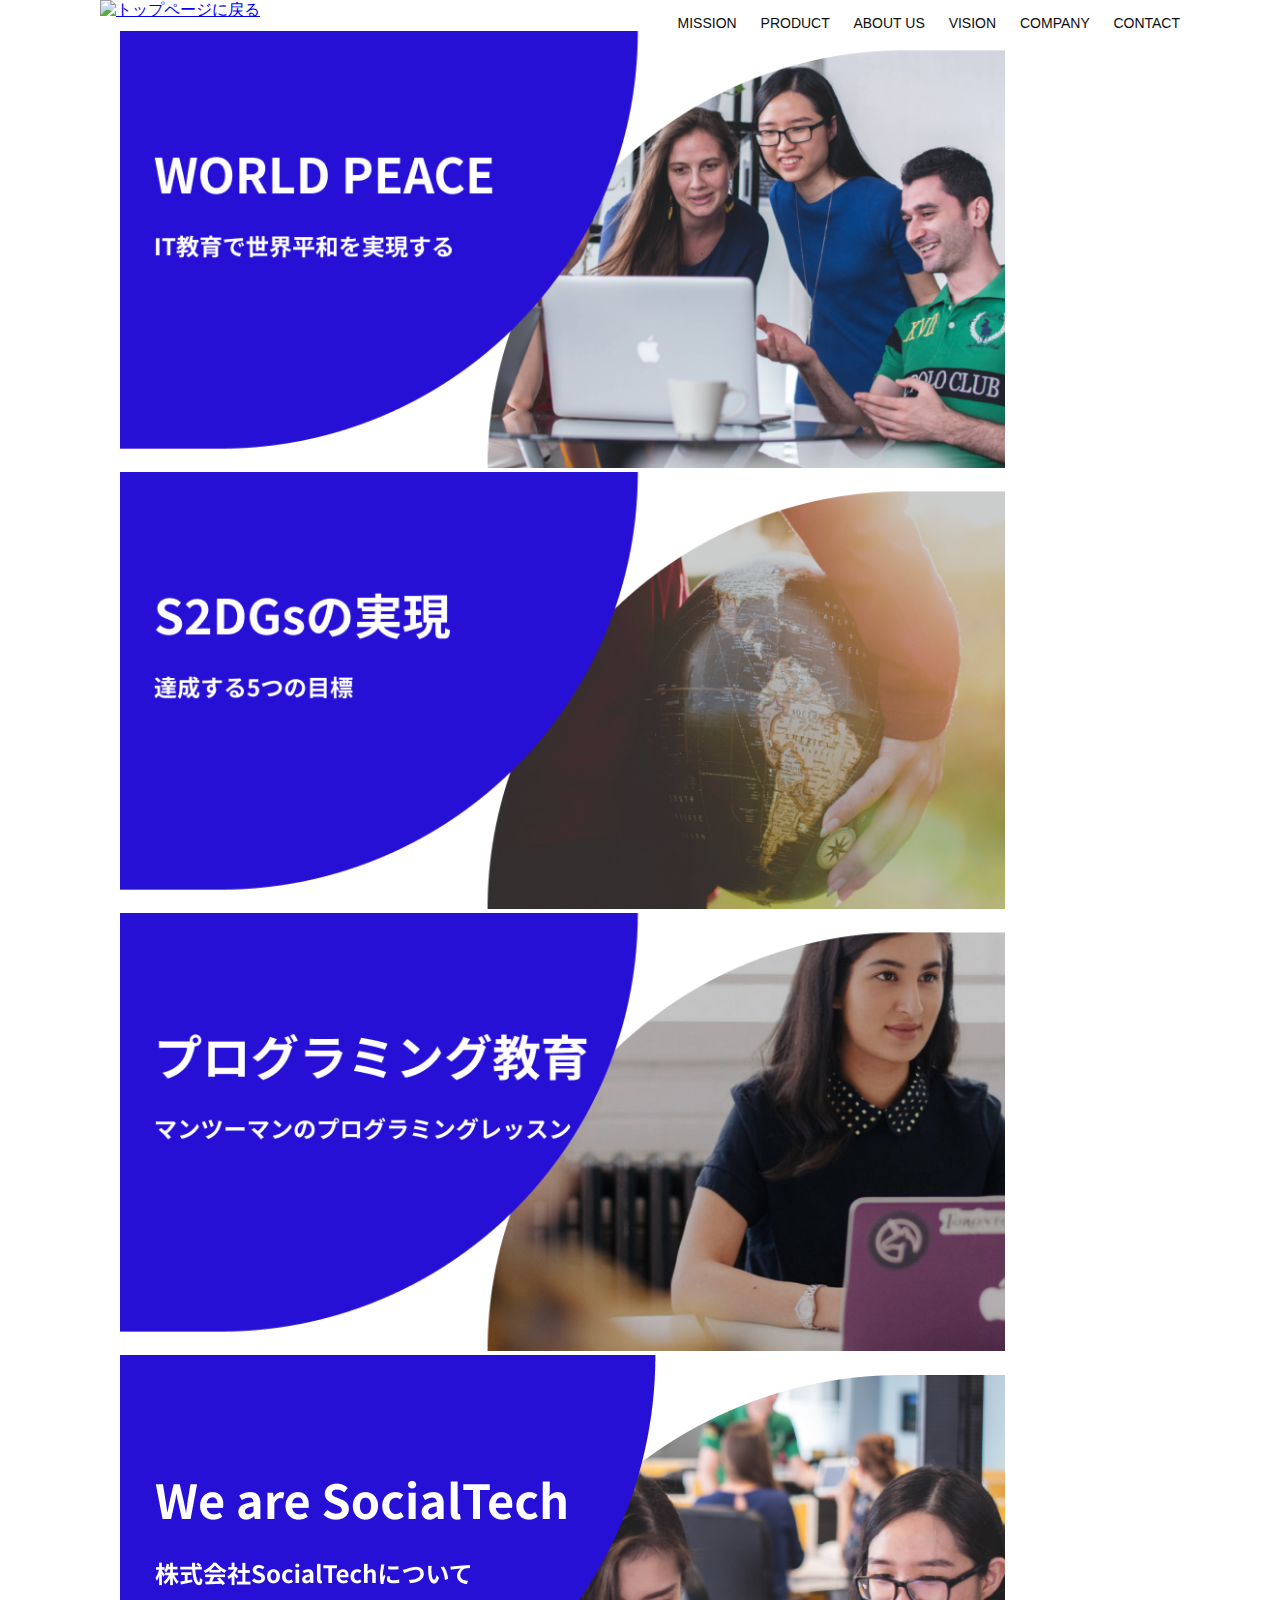
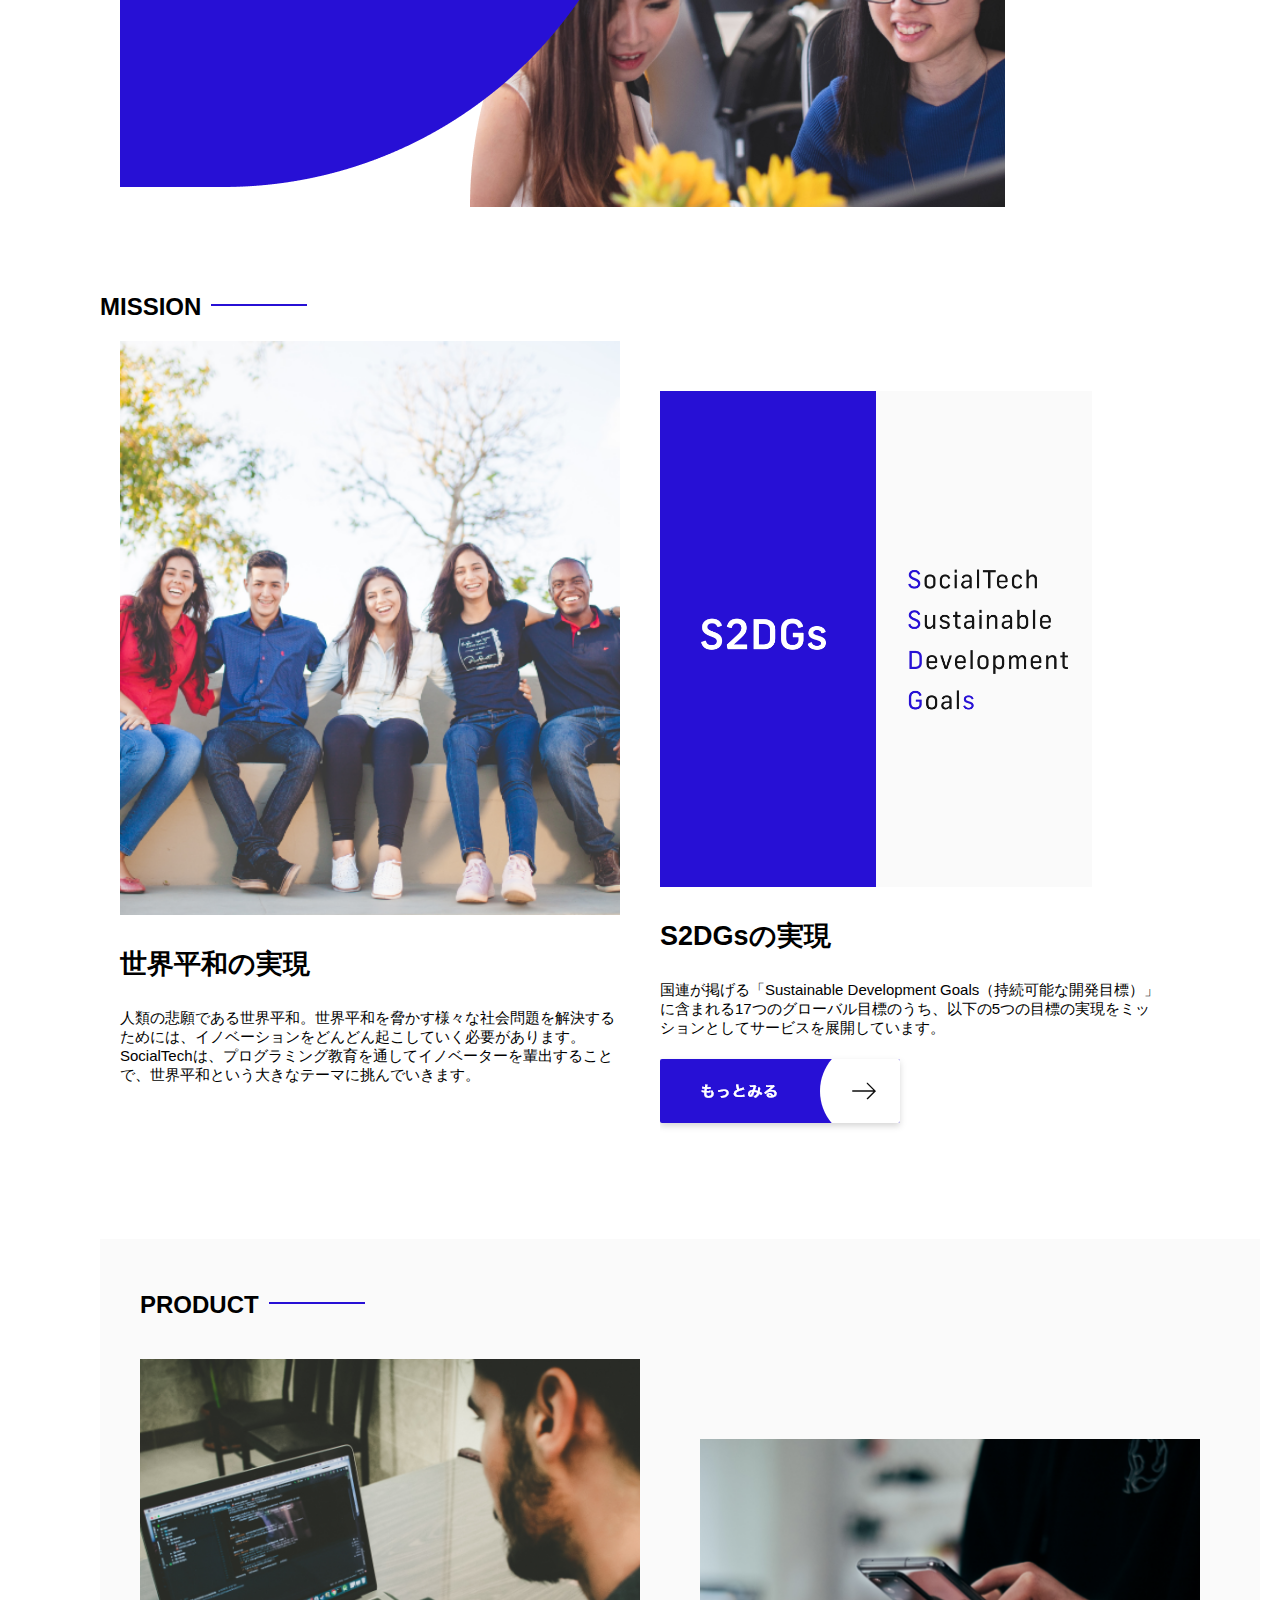
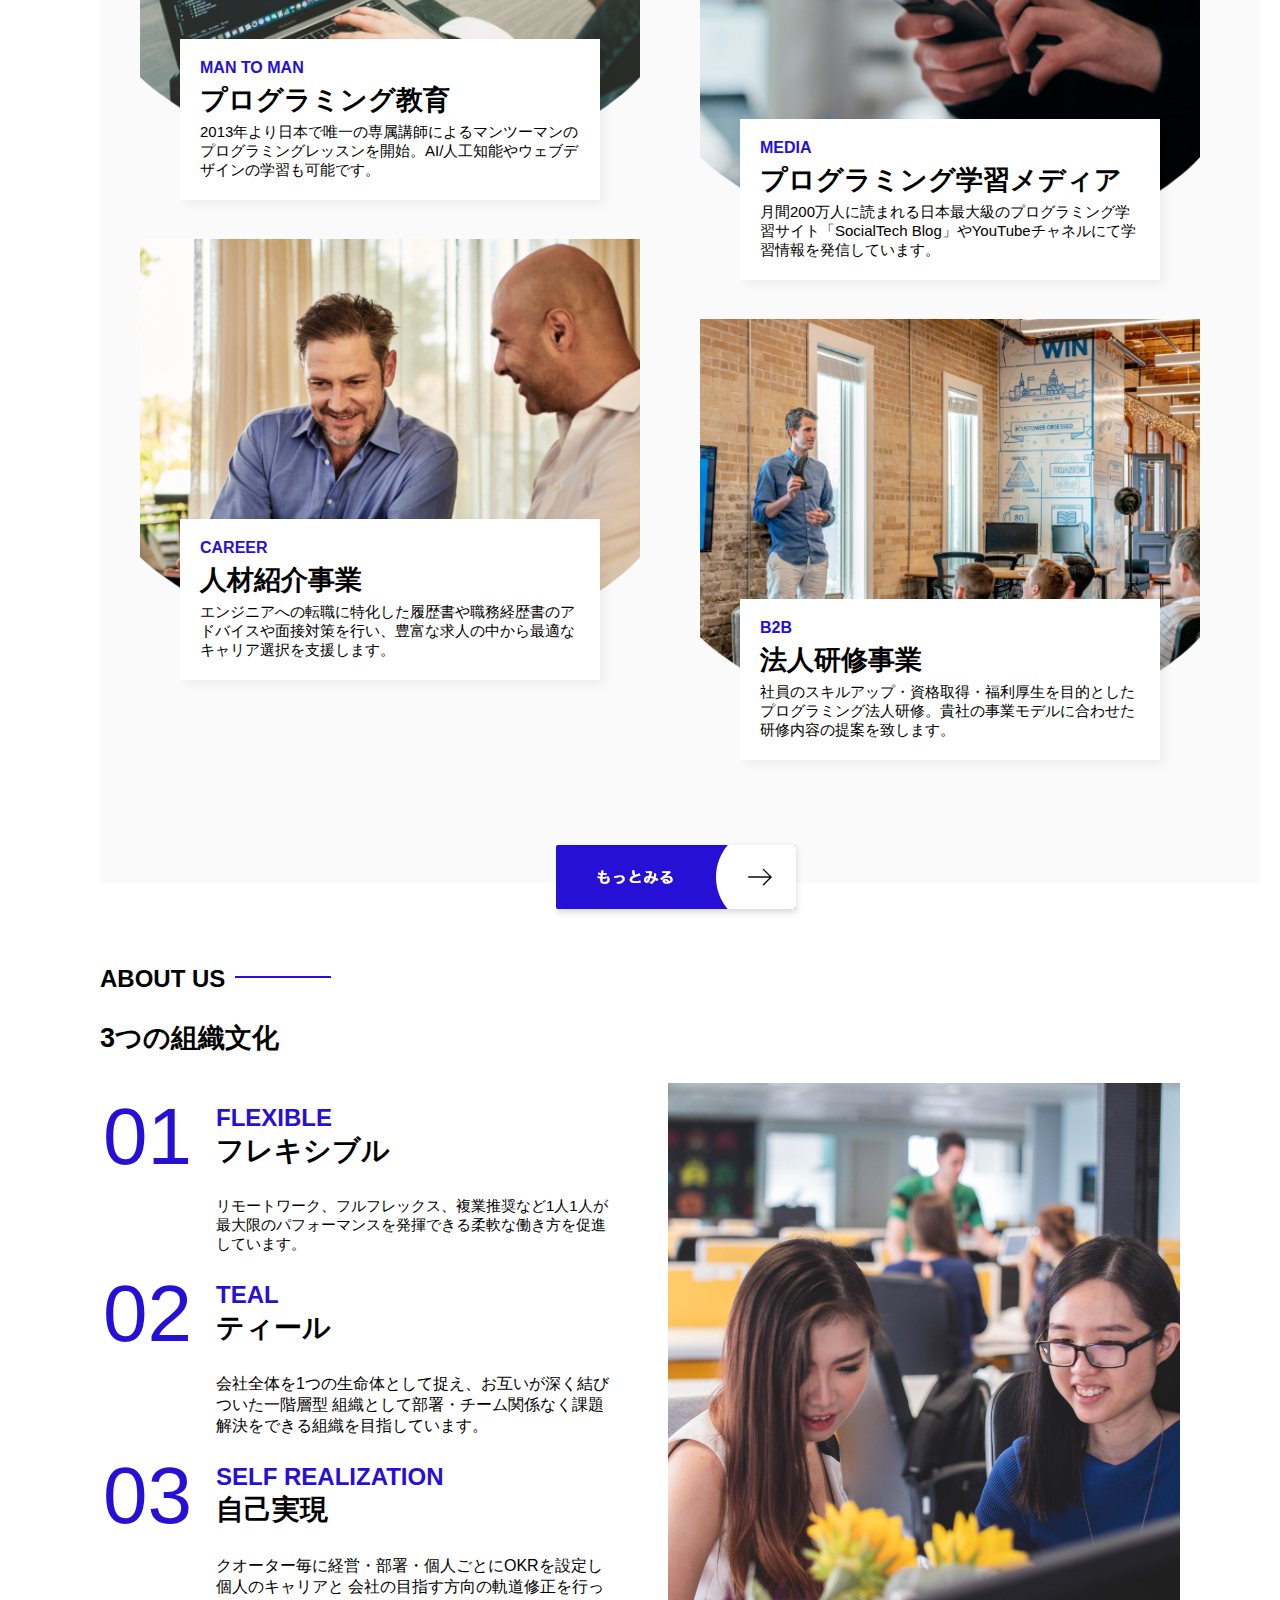
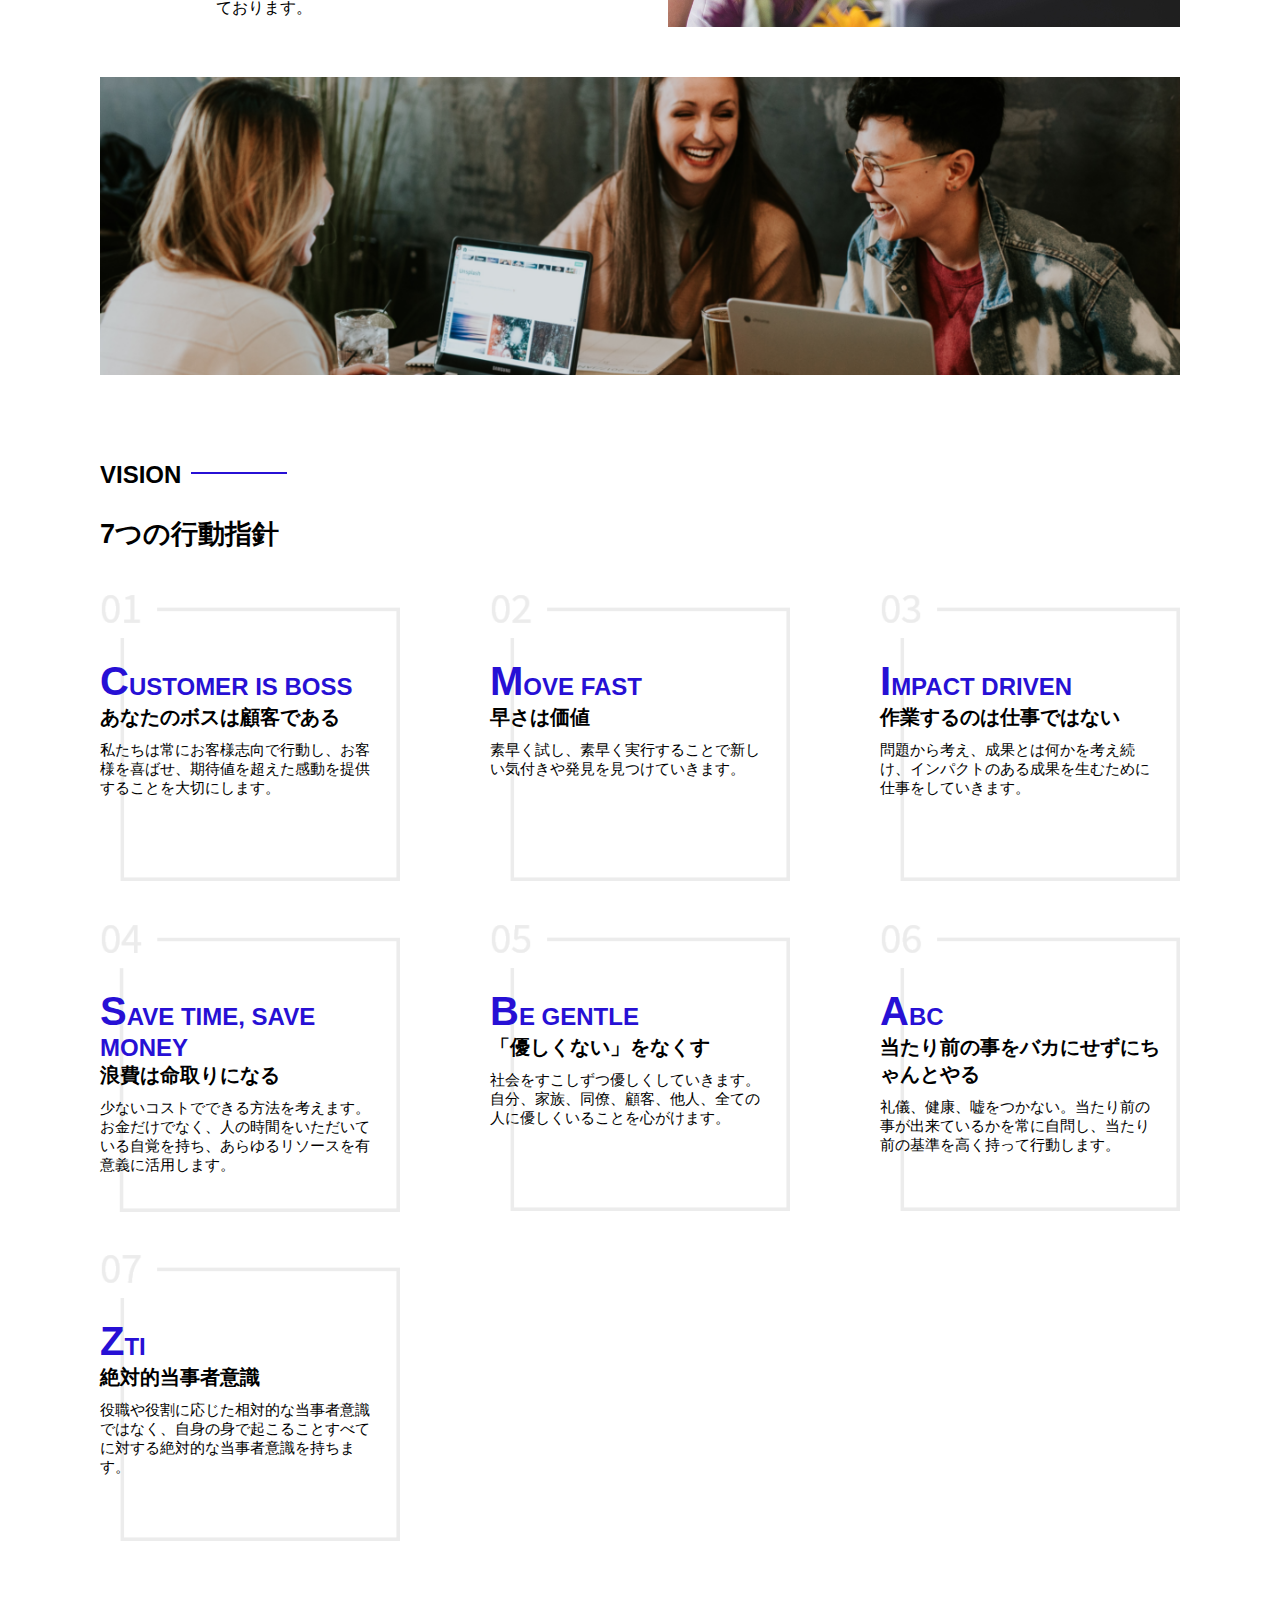
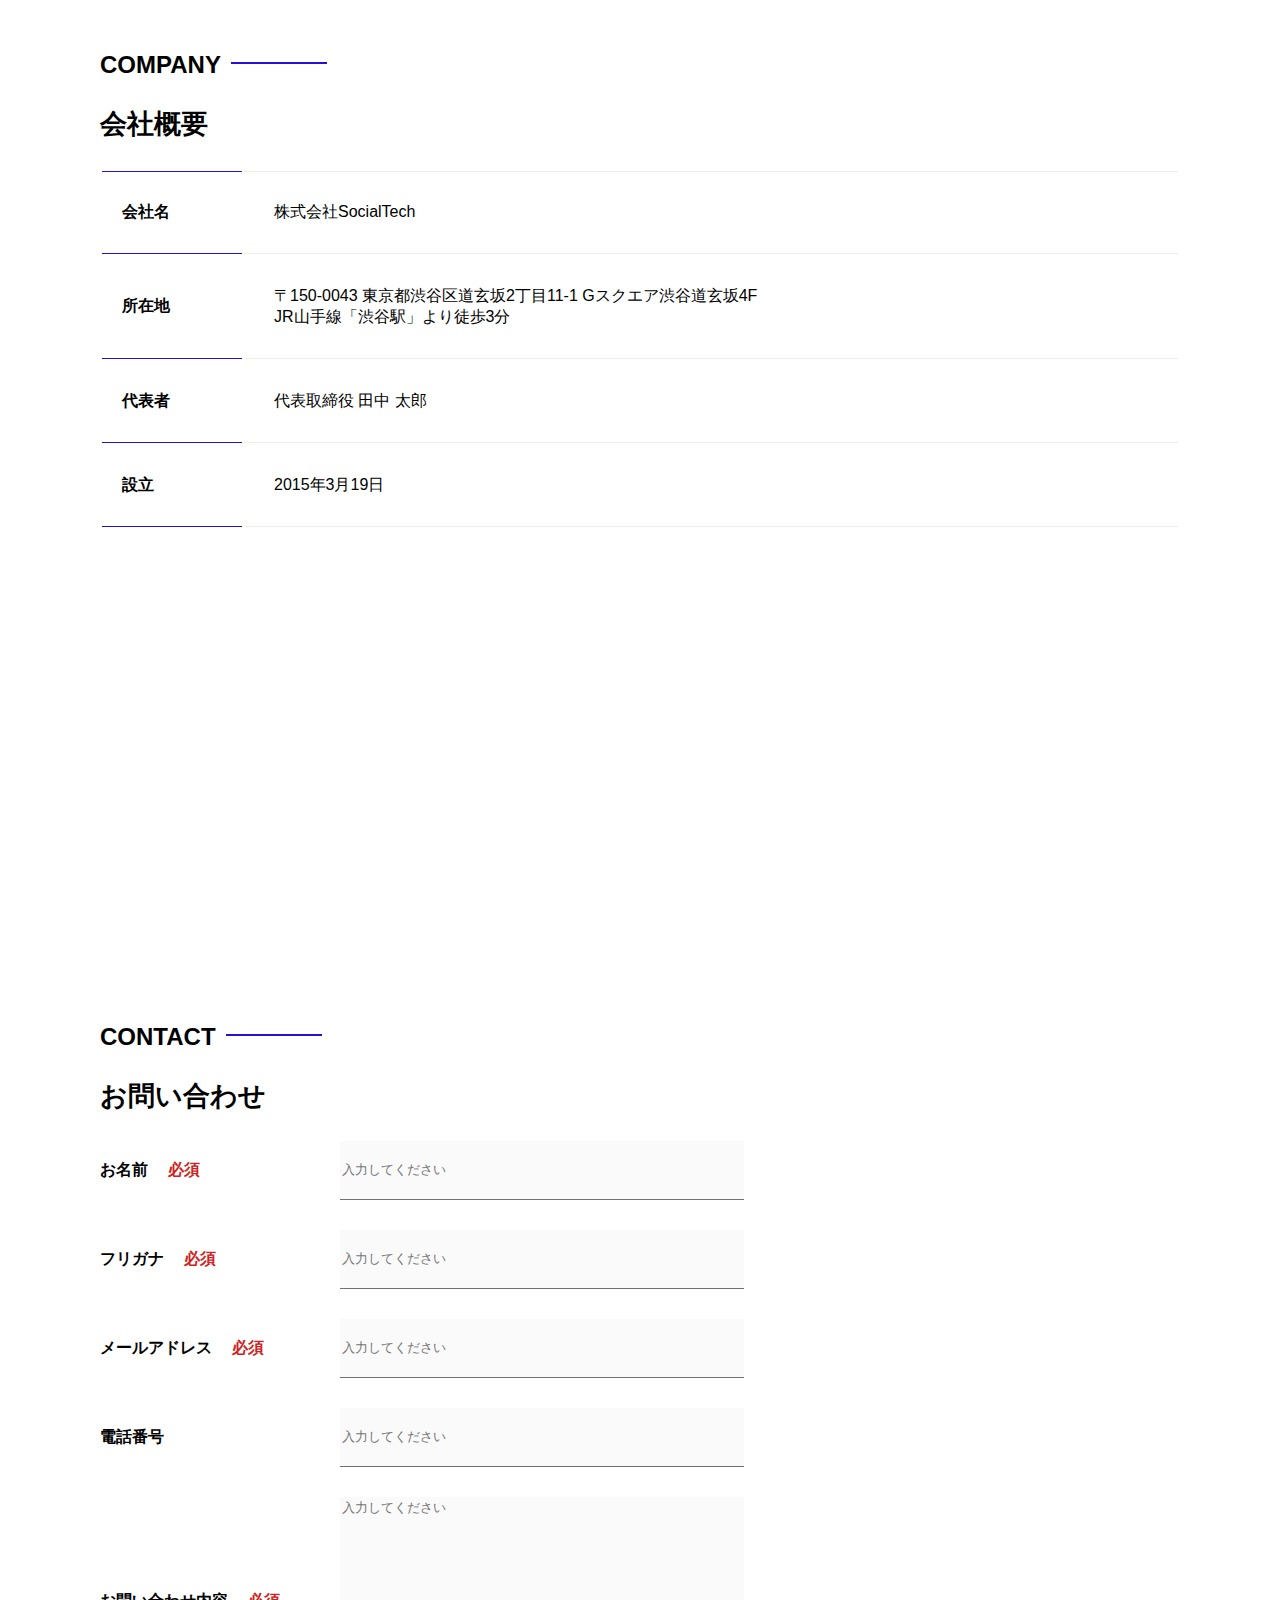
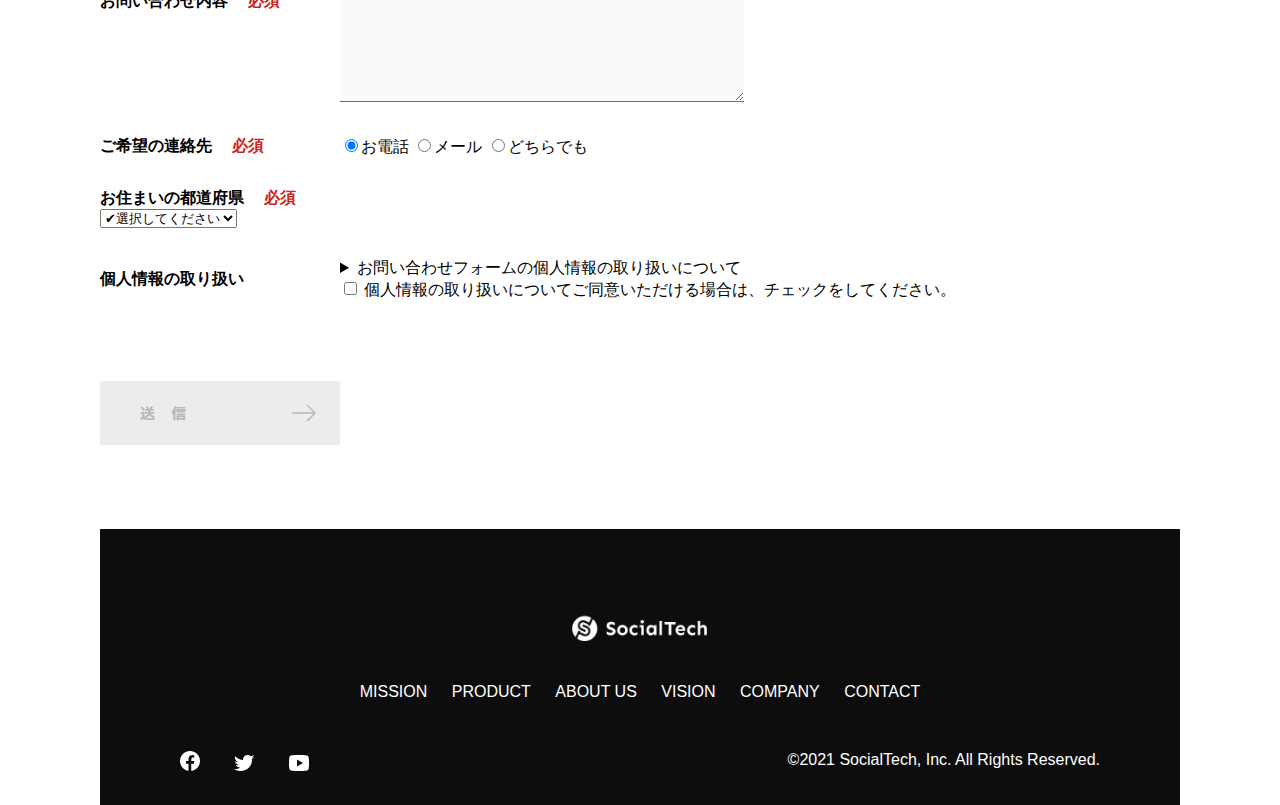
==== kadai_010/index.html @ 14e8d1c2 "kadai_010提出" ====
<!DOCTYPE html>
<html>

<head>
    <title>SocialTech</title>
    <meta charset="utf-8">
    <meta description="SocialTechはEdTech業界のリーディングカンパニーを目指します。">
    <meta name="viewport" content="width=device-width, initial-scale=1.0">
    <link rel="stylesheet" href="style.css">

    <!-- slickの読み込み -->
   <link rel="stylesheet" type="text/css" href="https://cdn.jsdelivr.net/npm/slick-carousel@1.8.1/slick/slick-theme.css">
   <link rel="stylesheet" type="text/css" href="https://cdn.jsdelivr.net/npm/slick-carousel@1.8.1/slick/slick.css">
</head>

<body>
    <!-- ヘッダー -->
    <header>
        <!-- ロゴ -->
        <a href="index.html" id="logo"><img src="images/logo.png" alt="トップページに戻る"></a>

        <!-- PC用ナビゲーション -->
        <nav id="nav-pc">
            <a href="mission.html">MISSION</a>
            <a href="product.html">PRODUCT</a>
            <a href="index.html#aboutus">ABOUT US</a>
            <a href="index.html#vision">VISION</a>
            <a href="index.html#company">COMPANY</a>
            <a href="index.html#contact">CONTACT</a>
        </nav>

        <!-- スマホ用メニューボタン -->
        <img id="menu-sp" src="images/button-menu.png" alt="ナビゲーションを開く"
            onclick="document.getElementById('nav-sp').style.display = 'block'">

        <!-- スマホ用ナビゲーション -->
        <nav id="nav-sp">
            <img id="close" src="images/button-close.png" alt="ナビゲーションを閉じる"
                onclick="document.getElementById('nav-sp').style.display = 'none'">
            <a id="logo-sp" href="index.html" onclick="document.getElementById('nav-sp').style.display = 'none'"><img
                    src="images/logo-sp.png" alt="トップページに戻る"></a>
            <a class="menu" href="mission.html"
                onclick="document.getElementById('nav-sp').style.display = 'none'">MISSION</a>
            <a class="menu" href="product.html"
                onclick="document.getElementById('nav-sp').style.display = 'none'">PRODUCT</a>
            <a class="menu" href="index.html#aboutus"
                onclick="document.getElementById('nav-sp').style.display = 'none'">ABOUT US</a>
            <a class="menu" href="index.html#vision"
                onclick="document.getElementById('nav-sp').style.display = 'none'">VISION</a>
            <a class="menu" href="index.html#company"
                onclick="document.getElementById('nav-sp').style.display = 'none'">COMPANY</a>
            <a class="menu" href="index.html#contact"
                onclick="document.getElementById('nav-sp').style.display = 'none'">CONTACT</a>
            <div id="sns">
                <a href="https://www.facebook.com/sejuku2013"><img src="images/button-facebook.png"
                        alt="Facebookのリンク"></a>
                <a href="https://twitter.com/samuraijuku"><img src="images/button-twitter.png" alt="Twitterのリンク"></a>
                <a href="https://www.youtube.com/channel/UCCFOQO5aDK0xXam4cUQXT8g"><img src="images/button-youtube.png"
                        alt="YouTubeのリンク"></a>
            </div>
        </nav>
    </header>
    <main>
        <article>
             <!-- カルーセル -->
          <section id="carousel-section">
           <div class="carousel">
            <div>
              <a href="index.html">
              <img class="carouselImg" src="images/carousel1.png">
              </a>
            </div>
            <div>
              <a href="mission.html">
              <img class="carouselImg" src="images/carousel2.png">
              </a>
            </div>
            <div>
              <a href="product.html">
              <img class="carouselImg" src="images/carousel3.png">
              </a>
            </div>
            <!--課題「画像の追加」-->
            <div>
              <a href="index.html#company"> 
              <img class="carouselImg" src="images/carousel4.png">
              </a>
           </div>
          </div>
         </section>

            <section id="mission">
                <h2 class="index-h2">MISSION</h2>
                <div id="mission-flex">
                    <div>
                        <img id="mission-photo" src="images/index/index-mission.png" alt="屋外のベンチで写真を撮影する多国籍の仲間たち">
                        <h3>世界平和の実現</h3>
                        <p>
                            人類の悲願である世界平和。世界平和を脅かす様々な社会問題を解決するためには、イノベーションをどんどん起こしていく必要があります。SocialTechは、プログラミング教育を通してイノベーターを輩出することで、世界平和という大きなテーマに挑んでいきます。
                        </p>
                    </div>
                    <div>
                        <img id="s2dgs" src="images/index/s2dgs.png" alt="S2DGs">
                        <h3>S2DGsの実現</h3>
                        <p>国連が掲げる「Sustainable Development
                            Goals（持続可能な開発目標）」に含まれる17つのグローバル目標のうち、以下の5つの目標の実現をミッションとしてサービスを展開しています。</p>
                        <a href="mission.html">
                            <img class="button-more" src="images/button-more.png" alt="もっとみる">
                        </a>
                    </div>
                </div>
            </section>
            <!-- プロダクト -->
            <section id="product">
                <h2 class="index-h2">PRODUCT</h2>
                <div>
                    <div id="product-left">
                        <div>
                            <img class="product-photo" src="images/index/index-mantoman.png" alt="PCでコードを書く男性">
                            <div class="product-explain">
                                <span>MAN TO MAN</span>
                                <h3>プログラミング教育</h3>
                                <p>2013年より日本で唯一の専属講師によるマンツーマンのプログラミングレッスンを開始。AI/人工知能やウェブデザインの学習も可能です。</p>
                            </div>
                        </div>
                        <div>
                            <img class="product-photo" src="images/index/index-career.png" alt="笑顔で話し合う2人の男性">
                            <div class="product-explain">
                                <span>CAREER</span>
                                <h3>人材紹介事業</h3>
                                <p>エンジニアへの転職に特化した履歴書や職務経歴書のアドバイスや面接対策を行い、豊富な求人の中から最適なキャリア選択を支援します。</p>
                            </div>
                        </div>
                    </div>
                    <div id="product-right">
                        <div>
                            <img class="product-photo" src="images/index/index-media.png" alt="スマートフォンを操作する人">
                            <div class="product-explain">
                                <span>MEDIA</span>
                                <h3>プログラミング学習メディア</h3>
                                <p>月間200万人に読まれる日本最大級のプログラミング学習サイト「SocialTech
                                    Blog」やYouTubeチャネルにて学習情報を発信しています。</p>
                            </div>
                        </div>
                        <div>
                            <img class="product-photo" src="images/index/index-b2b.png" alt="講演中の男性とそれを聴く人々">
                            <div class="product-explain">
                                <span>B2B</span>
                                <h3>法人研修事業</h3>
                                <p>社員のスキルアップ・資格取得・福利厚生を目的としたプログラミング法人研修。貴社の事業モデルに合わせた研修内容の提案を致します。</p>
                            </div>
                        </div>
                    </div>
                </div>
                <div>
                    <a id="product-more" href="product.html">
                        <img class="button-more" src="images/button-more.png" alt="もっとみる">
                    </a>
                </div>
            </section>
            <!-- ABOUT US -->
            <section id="aboutus">
                <h2 class="index-h2">ABOUT US</h2>
                <h3>3つの組織文化</h3>
                <div>
                    <table class="culture-table">
                        <tr>
                            <td>
                                <span class="culture-num">01</span>
                            </td>
                            <td>
                                <span class="culture-en">FLEXIBLE</span>
                                <span class="culture-jp">フレキシブル</span>
                            </td>
                        </tr>
                        <tr>
                            <td>
                            </td>
                            <td>
                                <p class="culture-description">
                                    リモートワーク、フルフレックス、複業推奨など1人1人が最大限のパフォーマンスを発揮できる柔軟な働き方を促進しています。
                                </p>
                            </td>
                        </tr>
                        <tr>
                            <td>
                                <span class="culture-num">02</span>
                            </td>
                            <td>
                                <span class="culture-en">TEAL</span>
                                <span class="culture-jp">ティール</span>
                            </td>
                        </tr>
                        <tr>
                            <td></td>
                            <td>
                                会社全体を1つの生命体として捉え、お互いが深く結びついた一階層型
                                組織として部署・チーム関係なく課題解決をできる組織を目指しています。
                            </td>
                        </tr>
                        <tr>
                            <td>
                                <span class="culture-num">03</span>
                            </td>
                            <td>
                                <span class="culture-en">SELF REALIZATION</span>
                                <span class="culture-jp">自己実現</span>
                            </td>
                        </tr>
                        <td>
                        </td>
                        <td>
                            クオーター毎に経営・部署・個人ごとにOKRを設定し個人のキャリアと
                            会社の目指す方向の軌道修正を行っております。
                        </td>
                    </table>
                    <img class="culture-img" src="images/index/index-aboutus1.png" alt="笑顔で話し合う2人の女性">
                </div>
                <img class="culture-img2" src="images/index/index-aboutus2.png" alt="笑顔で話し合う3人の男女">
            </section>
            <!-- VISION -->
            <section id="vision">
                <h2 class="index-h2">VISION</h2>
                <h3>7つの行動指針</h3>
                <div>
                    <div class="vision-box">
                        <img src="images/index/vision-01.png" alt="01">
                        <span>
                            <h4>CUSTOMER IS BOSS</h4>
                            <h5>あなたのボスは顧客である</h5>
                            <p>私たちは常にお客様志向で行動し、お客様を喜ばせ、期待値を超えた感動を提供することを大切にします。</p>
                        </span>
                    </div>
                    <div class="vision-box">
                        <img src="images/index/vision-02.png" alt="02">
                        <span>
                            <h4>MOVE FAST</h4>
                            <h5>早さは価値</h5>
                            <p>素早く試し、素早く実行することで新しい気付きや発見を見つけていきます。</p>
                        </span>
                    </div>
                    <div class="vision-box">
                        <img src="images/index/vision-03.png" alt="03">
                        <span>
                            <h4>IMPACT DRIVEN</h4>
                            <h5>作業するのは仕事ではない</h5>
                            <p>問題から考え、成果とは何かを考え続け、インパクトのある成果を生むために仕事をしていきます。</p>
                        </span>
                    </div>
                    <div class="vision-box">
                        <img src="images/index//vision-04.png" alt="04">
                        <span>
                            <h4>SAVE TIME, SAVE MONEY</h4>
                            <h5>浪費は命取りになる</h5>
                            <p>少ないコストでできる方法を考えます。お金だけでなく、人の時間をいただいている自覚を持ち、あらゆるリソースを有意義に活用します。</p>
                        </span>

                    </div>
                    <div class="vision-box">
                        <img src="images/index/vision-05.png" alt="05">
                        <span>
                            <h4>BE GENTLE</h4>
                            <h5>「優しくない」をなくす</h5>
                            <p>社会をすこしずつ優しくしていきます。自分、家族、同僚、顧客、他人、全ての人に優しくいることを心がけます。</p>
                        </span>
                    </div>
                    <div class="vision-box">
                        <img src="images/index/vision-06.png" alt="06">
                        <span>
                            <h4>ABC</h4>
                            <h5>当たり前の事をバカにせずにちゃんとやる</h5>
                            <p>礼儀、健康、嘘をつかない。当たり前の事が出来ているかを常に自問し、当たり前の基準を高く持って行動します。</p>
                        </span>
                    </div>
                    <div class="vision-box">
                        <img src="images/index/vision-07.png" alt="07">
                        <span>
                            <h4>ZTI</h4>
                            <h5>絶対的当事者意識</h5>
                            <p>役職や役割に応じた相対的な当事者意識ではなく、自身の身で起こることすべてに対する絶対的な当事者意識を持ちます。</p>
                        </span>
                    </div>
                </div>
            </section>
            <!-- COMPANY -->
            <section id="company">
                <h2 class="index-h2">COMPANY</h2>
                <h3>会社概要</h3>
                <table id="company-table">
                    <tr>
                        <th class="tableheader-first">会社名</th>
                        <td class="cell-first">株式会社SocialTech</td>
                    </tr>
                    <tr>
                        <th class="tableheader">所在地</th>
                        <td class="cell">〒150-0043 東京都渋谷区道玄坂2丁目11-1 Gスクエア渋谷道玄坂4F<br>JR山手線「渋谷駅」より徒歩3分</td>
                    </tr>
                    <tr>
                        <th class="tableheader">代表者</th>
                        <td class="cell">代表取締役 田中 太郎</td>
                    </tr>
                    <tr>
                        <th class="tableheader">設立</th>
                        <td class="cell">2015年3月19日</td>
                    </tr>
                </table>
                <iframe
                    src="https://www.google.com/maps/embed?pb=!1m18!1m12!1m3!1d3241.7759544892483!2d139.69399665123464!3d35.65789123876098!2m3!1f0!2f0!3f0!3m2!1i1024!2i768!4f13.1!3m3!1m2!1s0x60188caa0042e8d1%3A0xba130bea826a7aa2!2z44CSMTUwLTAwNDMg5p2x5Lqs6YO95riL6LC35Yy66YGT546E5Z2C77yS5LiB55uu77yR77yR4oiS77yR!5e0!3m2!1sja!2sjp!4v1636872991912!5m2!1sja!2sjp"
                    style="border:0;" allowfullscreen="" loading="lazy">
                </iframe>
            </section>
            <!-- お問い合わせフォーム -->
            <section id="contact">
                <h2 class="index-h2">CONTACT</h2>
                <h3>お問い合わせ</h3>
                <!-- STATIC FORMSのフォームタグ -->
                <form id="form">
                    <input type="text" name="honeypot" style="display:none">
                    <!-- STATIC FORMSのアクセスキー -->
                    <input type="hidden" name="accessKey" value="xxxxxxxx-xxxx-xxxx-xxxx-xxxxxxxxxxxx">
                    <!--メールのタイトル-->
                    <input type="hidden" name="subject" value="お問い合わせフォーム">
                    <!--送信先のメールアドレスをvalueに設定する-->
                    <input type="hidden" name="replyTo" value="">
                    <!--redirectToのURLは公開後ののURLへリンクする-->
                    <input type="hidden" name="redirectTo" value="">

                    <div>
                        <div class="contact-heading">
                            <label class="contact-label">お名前<span class="contact-span">必須</span></label>
                        </div>
                        <div class="contact-form">
                            <input id="name" type="text" name="name" placeholder="入力してください" class="contact-textbox">
                        </div>
                    </div>
                    <div>
                        <div class="contact-heading">
                            <label class="contact-label">フリガナ<span class="contact-span">必須</span></label>
                        </div>
                        <div>
                            <input id="furigana" type="text" name="hurigana" placeholder="入力してください" class="contact-textbox">
                        </div>
                    </div>
                    
                    <div>
                        <div class="contact-heading">
                            <label class="contact-label">メールアドレス<span class="contact-span">必須</span></label>
                        </div>
                        <div>
                            <input id="email" type="text" name="email" placeholder="入力してください" class="contact-textbox">
                        </div>
                    </div>
                    <div>
                        <div class="contact-heading">
                            <label class="contact-label">電話番号</label>
                        </div>
                        <div>
                            <input id="tel" type="text" name="tel" placeholder="入力してください" class="contact-textbox">
                        </div>
                    </div>
                    <div>
                        <div class="contact-heading">
                            <label class="contact-label">お問い合わせ内容<span class="contact-span">必須</span></label>
                        </div>
                        <div>
                            <textarea id="message" class="contact-textarea " placeholder="入力してください" name="message"></textarea>
                        </div>
                    </div>
                    <div>
                        <div class="contact-heading">
                            <label class="contact-label">ご希望の連絡先<span class="contact-span">必須</span></label>
                        </div>
                        <div>
                            <input class="radiobutton" type="radio" value="tel" name="contact"
                                checked><label>お電話</label>
                            <input class="radiobutton" type="radio" value="mail" name="contact"><label>メール</label>
                            <input class="radiobutton" type="radio" value="both" name="contact"><label>どちらでも</label>
                        </div>
                    </div>
                    <!--課題「お住まいの都道府県のセレクトボックス追加」-->
                    <div class="contact-heading" >
                        <label class="contact-label">お住まいの都道府県<span class="contact-span">必須</span></label> 

                             <select id="prefecture">
                            <option value="">✔選択してください</option>
                            <option value="北海道">北海道</option>
                            <option value="青森県">青森県</option>
                            <option value="岩手県">岩手県</option>
                            <option value="宮城県">宮城県</option>
                            <option value="秋田県">秋田県</option>
                            <option value="山形県">山形県</option>
                            <option value="福島県">福島県</option>
                            <option value="茨城県">茨城県</option>
                            <option value="栃木県">栃木県</option>
                            <option value="群馬県">群馬県</option>
                            <option value="埼玉県">埼玉県</option>
                            <option value="千葉県">千葉県</option>
                            <option value="東京都">東京都</option>
                            <option value="神奈川県">神奈川県</option>
                            <option value="新潟県">新潟県</option>
                            <option value="富山県">富山県</option>
                            <option value="石川県">石川県</option>
                            <option value="福井県">福井県</option>
                            <option value="山梨県">山梨県</option>
                            <option value="長野県">長野県</option>
                            <option value="岐阜県">岐阜県</option>
                            <option value="静岡県">静岡県</option>
                            <option value="愛知県">愛知県</option>
                            <option value="三重県">三重県</option>
                            <option value="滋賀県">滋賀県</option>
                            <option value="京都府">京都府</option>
                            <option value="大阪府">大阪府</option>
                            <option value="兵庫県">兵庫県</option>
                            <option value="奈良県">奈良県</option>
                            <option value="和歌山県">和歌山県</option>
                            <option value="鳥取県">鳥取県</option>
                            <option value="島根県">島根県</option>
                            <option value="岡山県">岡山県</option>
                            <option value="広島県">広島県</option>
                            <option value="山口県">山口県</option>
                            <option value="徳島県">徳島県</option>
                            <option value="香川県">香川県</option>
                            <option value="愛媛県">愛媛県</option>
                            <option value="高知県">高知県</option>
                            <option value="福岡県">福岡県</option>
                            <option value="佐賀県">佐賀県</option>
                            <option value="長崎県">長崎県</option>
                            <option value="熊本県">熊本県</option>
                            <option value="大分県">大分県</option>
                            <option value="宮崎県">宮崎県</option>
                            <option value="鹿児島県">鹿児島県</option>
                            <option value="沖縄県">沖縄県</option>
                         </select>

                        </div>
                    <div>
                        <div class="contact-heading">
                            <label class="contact-label">個人情報の取り扱い</label>
                        </div>
                        <div>
                            <details>
                                <summary>お問い合わせフォームの個人情報の取り扱いについて</summary>
                                <div>
                                    <span>１．組織の名称又は氏名</span><br>
                                    株式会社SocialTech<br><br>
                                    <span>２．個人情報保護管理者（若しくはその代理人）の氏名又は職名、所属及び連絡先
                                        鈴木 一郎 コーポレート部</span><br>
                                    メールアドレス：support@socialtech.net<br>
                                    TEL：03-xxxx-xxxx<br>
                                    <span>３．個人情報の利用目的</span><br>
                                    ・本サービス及び本サービスに関連する情報の提供又はそれらに関する連絡のため<br>
                                    ・ユーザーの本人確認のため<br>
                                    ・当社サービスのご案内のため<br>
                                    ・当社の商品等の広告または宣伝（電子メールによるものを含むものとします。）<br><br>
                                    <span>４．個人情報の取り扱い業務の委託</span><br>
                                    個人情報の取扱業務の全部または一部を外部に業務委託する場合があります。<br>
                                    その際、弊社は、個人情報を適切に保護できる管理体制を敷き実行していることを条件として<br>
                                    委託先を厳選したうえで、機密保持契約を委託先と締結し、お客様の個人情報を厳密に管理させます。<br><br>
                                    <span>５．個人情報の開示等の請求</span><br>
                                    お客様は、弊社に対してご自身の個人情報の開示等（利用目的の通知、開示、内容の訂正・追加・削除、利用の停止または消去、第三者への提供の停止）に関して、当社問合わせ窓口に申し出ることができます。<br>
                                    その際、弊社はお客様ご本人を確認させていただいたうえで、合理的な期間内に対応いたします。<br><br>
                                    なお、個人情報に関する弊社問合わせ先は、次の通りです。<br><br>
                                    株式会社SocialTech　個人情報問合せ窓口<br>
                                    〒150-0043　東京都渋谷区道玄坂2丁目11-1 Ｇスクエア渋谷道玄坂 4F<br>
                                    メールアドレス：support@socialtech.net　TEL：03-xxxx-xxxx<br><br>
                                    <span>６．個人情報を提供されることの任意性について</span><br><br>
                                    お客様がご自身の個人情報を弊社に提供されるか否かは、お客様のご判断によりますが、もしご提供されない場合には、適切なサービスが提供できない場合がありますので予めご了承ください。
                                </div>
                            </details>
                            <input id="agree" type="checkbox" name="agree">
                            <span>個人情報の取り扱いについてご同意いただける場合は、チェックをしてください。</span>
                        </div>
                    </div>
                    <input id="submit" type="image" src="images/button-submit.png" alt="送信する">
                </form>
            </section>
        </article>
        <footer>
            <div id="footer-logo">
                <img src="images/logo-sp.png" alt="SocialTech">
            </div>
            <div id="footer-link">
                <a href="mission.html">MISSION</a>
                <a href="product.html">PRODUCT</a>
                <a href="index.html#aboutus">ABOUT US</a>
                <a href="index.html#vision">VISION</a>
                <a href="index.html#company">COMPANY</a>
                <a href="index.html#contact">CONTACT</a>
            </div>
            <div id="sns-footer">
                <a href="https://www.facebook.com/sejuku2013"><img src="images/button-facebook.png"
                        alt="Facebookのリンク"></a>
                <a href="https://twitter.com/samuraijuku"><img src="images/button-twitter.png" alt="Twitterのリンク"></a>
                <a href="https://www.youtube.com/channel/UCCFOQO5aDK0xXam4cUQXT8g"><img src="images/button-youtube.png"
                        alt="YouTubeのリンク"></a>
                <span id="copyright">&copy;2021 SocialTech, Inc. All Rights Reserved. </span>
            </div>
        </footer>
    </main>

    <script src="https://code.jquery.com/jquery-3.6.0.min.js"
     integrity="sha256-/xUj+3OJU5yExlq6GSYGSHk7tPXikynS7ogEvDej/m4=" crossorigin="anonymous"></script>

      <!-- slickの読み込み -->
   <script type="text/javascript" src="https://cdn.jsdelivr.net/npm/slick-carousel@1.8.1/slick/slick.min.js"></script>

     <script src="script.js"></script>
</body>

</html>
---- kadai_010/style.css ----
/* PC、スマホ共通スタイル */
body {
    font-family: "Source Sans Pro", "Hiragino Kaku Gothic ProN", Meiryo, Arial,
        sans-serif;
}

p {
    font-size: 15px;
}

.arrow-right {
    color: #2710d5;
}

#submit {
    margin-top: 50px;
}

/*================
 PC用のスタイル
=================*/
@media screen and (min-width: 768px) {
     /* PC用カルーセル設定 */
   .carousel {
    width: 885px;
    margin-left: 20px;
  }

  .carouselImg {
    width: 885px;
  }

    /* 横幅設定 */
    body {
        max-width: 1080px;
        min-width: 900px;
        margin: 0 auto 0 auto;
    }

    /* ヘッダー */
    header {
        display: flex;
        justify-content: space-between;
    }

    /* ナビゲーションのレイアウト */
    #nav-pc {
        text-align: right;
        font-size: 14px;
        padding-top: 15px;
    }

    /* ナビゲーションのリンクの装飾設定 */
    #nav-pc > a {
        text-decoration: none;
        margin-left: 20px;
    }
    #nav-pc > a:link {
        color: #0d0d0d;
    }
    #nav-pc > a:visited {
        color: #0d0d0d;
    }
    #nav-pc > a:hover {
        color: #0d0d0d;
        text-decoration: underline;
    }
    #nav-pc > a:active {
        color: #0d0d0d;
    }

    /* スマホ用ナビを非表示 */
    #nav-sp,
    #menu-sp {
        display: none;
    }

    /* メインビジュアル*/
    #main-visual {
        position: relative;
        height: 400px;
    }
    #main-message {
        position: absolute;
        top: 0;
        left: 0;
        background-color: #2710d5;
        color: #ffffff;
        border-radius: 0 0 476px 0;
        max-width: 620px;
        height: 100%;
        width: 100%;
        z-index: 11;
    }
    #main-message > h1 {
        font-size: 60px;
        font-weight: bold;
        margin: 100px 0 0 50px;
    }

    #main-message > p {
        font-size: 28px;
        margin: 0 0 0 50px;
    }
    #main-visual > img {
        max-width: 620px;
        border-radius: 476px 0 0 0;
        position: absolute;
        top: 0;
        right: 0;
        z-index: 10;
    }

    /*見出し*/
    h2 {
        margin: 40px 0 0 0;
    }

    h2::after {
        content: url("images/line.png");
        margin-left: 10px;
    }

    h3 {
        font-size: 27px;
    }

    /* ミッション */
    #mission {
        margin: 80px auto 80px auto;
        width: 100%;
    }

    #mission-flex {
        width: 100%;
        display: flex;
    }

    #mission-flex > div {
        width: 50%;
        margin: 20px;
    }

    #mission-photo {
        width: 100%;
    }

    #s2dgs {
        margin-top: 50px;
    }

    /* プロダクト */
    #product {
        background-color: #fafafa;
        width: 100%;
        margin: 80px 0 80px 0;
        padding: 10px 40px 0px 40px;
    }

    /* 外枠 */
    #product > div {
        margin-top: 40px;
        display: flex;
    }

    /* 左のカラム */
    #product-left {
        width: 50%;
        margin-right: 20px;
    }

    /* 右のカラム */
    #product-right {
        width: 50%;
        margin-left: 20px;
        margin-top: 80px;
    }

    /* 写真＋説明の枠 */
    #product-left > div {
        position: relative;
        height: 480px;
        margin-right: 20px;
    }
    #product-right > div {
        position: relative;
        height: 480px;
        margin-right: 20px;
    }

    /* 写真*/
    .product-photo {
        width: 100%;
    }

    /* 説明文の枠 */
    .product-explain {
        background-color: #ffffff;
        position: absolute;
        left: 0;
        top: 280px;
        margin: 0 40px 0 40px;
        padding: 20px;
        box-shadow: 5px 5px 10px rgba(0, 0, 0, 0.05);
    }

    /* 説明文の英語 */
    .product-explain > span {
        color: #2710d5;
        font-weight: bold;
        font-size: 16px;
        margin: 0px;
    }

    /* 説明文の見出し */
    .product-explain > h3 {
        margin: 5px 0 5px 0;
    }

    /* 説明文 */
    .product-explain > p {
        margin: 0;
    }

    /* もっと見るボタン */
    #product-more {
        margin: 0 auto -42px auto;
    }

    /* ABOUT US */
    #aboutus {
        margin: 80px auto 80px auto;
    }

    /* ３つの組織文化と写真を入れる枠 */
    #aboutus > div {
        display: flex;
    }

    /* 写真 */
    .culture-img {
        width: 100%;
        align-self: flex-start;
    }

    .culture-img2 {
        margin-top: 50px;
        width: 100%;
    }

    /* 3つの組織文化の表 */
    .culture-table {
        margin-right: 50px;
    }

    /* 番号 */
    .culture-num {
        font-size: 80px;
        color: #2710d5;
        margin: 0 20px 0 0;
    }

    /* 組織文化英語 */
    .culture-en {
        color: #2710d5;
        font-weight: bold;
        font-size: 24px;
        display: block;
    }

    /* 組織文化日本語 */
    .culture-jp {
        font-size: 28px;
        font-weight: bold;
    }

    /* 説明文 */
    .culture-description {
        margin: 0;
    }

    /* ビジョン */
    #vision {
        margin: 80px auto 80px auto;
    }

    /* セクション内の外枠*/
    #vision > div {
        width: 100%;
        display: flex;
        justify-content: space-between;
        flex-wrap: wrap;
    }

    /*7つの行動指針の枠*/
    .vision-box {
        width: 300px;
        height: 300px;
        margin-bottom: 30px;
        position: relative;
    }

    .vision-box > img {
        width: 100%;
        height: auto;
        position: absolute;
        top: 0;
        left: 0;
        z-index: 30;
    }

    .vision-box > span {
        position: absolute;
        top: 0;
        left: 0;
        z-index: 31;
        margin-right: 20px;
    }

    .vision-box > span > h4 {
        color: #2710d5;
        font-size: 24px;
        margin: 80px 0 0 0;
    }

    .vision-box > span > h4::first-letter {
        font-size: 40px;
    }

    .vision-box > span > h5 {
        font-size: 20px;
        margin: 0 0 0 0;
    }

    .vision-box > span > p {
        margin: 10px 0 0 0;
    }

    /*会社概要*/
    #company {
        margin: 80px auto 80px auto;
    }

    #company-table {
        width: 100%;
    }

    .tableheader {
        text-align: left;
        padding: 20px;
        border-bottom-color: #2710d5;
        border-bottom-width: 1px;
        border-bottom-style: solid;
        width: 100px;
    }

    .tableheader-first {
        text-align: left;
        padding: 20px;
        border-bottom-color: #2710d5;
        border-bottom-width: 1px;
        border-bottom-style: solid;
        border-top-color: #2710d5;
        border-top-width: 1px;
        border-top-style: solid;
        width: 100px;
    }

    .cell {
        padding: 30px;
        border-bottom-color: #ececec;
        border-bottom-width: 1px;
        border-bottom-style: solid;
    }
    .cell-first {
        padding: 30px;
        border-bottom-color: #ececec;
        border-bottom-width: 1px;
        border-bottom-style: solid;
        border-top-color: #ececec;
        border-top-width: 1px;
        border-top-style: solid;
    }

    #company > iframe {
        width: 100%;
        height: 368px;
        margin-top: 40px;
    }

    /* お問い合わせ */
    #contact {
        margin: 80px auto 80px auto;
    }

    /* 外枠 */
    #contact > form > div {
        display: flex;
        flex-direction: row;
        flex-wrap: wrap;
        padding-bottom: 30px;
    }

    /* 左列　見出し */
    .contact-heading {
        width: 240px;
        align-self: center;
    }
    /* 見出しのラベル */
    .contact-label {
        width: 200px;
        font-weight: bold;
    }
    /* 必須 */
    .contact-span {
        color: #ce2222;
        margin: 0 0 0 20px;
        font-weight: bold;
    }
    /* テキストボックス */
    .contact-textbox {
        border-top: 0px;
        border-left: 0px;
        border-right: 0px;
        border-bottom-width: 1px;
        border-bottom-color: #707070;
        border-style: solid;
        background-color: #fafafa;
        height: 56px;
        width: 400px;
    }

    /* お問い合わせ内容のテキストエリア */
    .contact-textarea {
        border-top: 0px;
        border-left: 0px;
        border-right: 0px;
        border-bottom-width: 1px;
        border-bottom-color: #707070;
        background-color: #fafafa;
        width: 400px;
        height: 200px;
    }

    /* 個人情報の取り扱い */
    details {
        width: 700px;
    }
    details > div {
        background-color: #fafafa;
        padding: 20px;
    }

    details > span {
        font-weight: bold;
    }

    /* フッター */
    footer {
        background-color: #0d0d0d;
        text-align: center;
        padding: 80px 80px 30px 80px;
    }

    #footer-logo {
        margin-bottom: 30px;
    }

    #footer-link {
        margin-bottom: 50px;
    }
    #footer-link > a {
        text-decoration: none;
        margin: 10px;
    }
    #footer-link > a:link {
        color: #ffffff;
    }
    #footer-link > a:visited {
        color: #ffffff;
    }
    #footer-link > a:hover {
        color: #ffffff;
        text-decoration: underline;
    }
    #footer-link > a:active {
        color: #ffffff;
    }

    #sns-footer {
        text-align: left;
        width: 100%;
    }
    #sns-footer > a {
        margin-right: 30px;
    }

    #copyright {
        color: #ffffff;
        text-align: right;
        float: right;
    }

    /* mission.html用スタイル */
    /* ミッションのメインビジュアル */
    #mission-main {
        height: 496px;
        width: 100%;
        background-image: url("images/mission/mission-main.png");
        background-repeat: no-repeat;
        background-position-y: center;
    }

    #mission-title {
        background-color: #2710d5;
        width: 368px;
        color: #ffffff;
        height: 496px;
        border-radius: 0 248px 248px 0;
        position: relative;
    }
    #mission-title > h1 {
        position: absolute;
        top: 0;
        left: 100px;
        font-size: 80px;
    }

    #mission-title > span {
        position: absolute;
        top: 200px;
        left: 100px;
        font-size: 26px;
    }

    #mission-title > div {
        position: absolute;
        top: 350px;
        left: 100px;
        font-size: 16px;
    }

    #mission-s2dgs {
        width: 100%;
        margin: 20px;
    }

    .mission-h2 {
        color: #2710d5;
        font-size: 40px;
    }

    .mission-h2::after {
        content: none;
    }

    #mission-5goals {
        margin: 20px;
        display: flex;
    }
    #mission-5goals > div {
        flex-grow: 1;
    }

    #mission-5goals > div > div {
        margin-bottom: 40px;
    }

    .fivegoals-image-right {
        float: right;
        margin: 20px;
    }

    .fivegoals-image-left {
        float: left;
        margin: 20px;
    }

    .fivegoals-number {
        color: #2710d5;
        font-size: 48px;
        font-weight: bold;
        margin: 0;
    }

    .fivegoals-h3 {
        font-size: 28px;
        margin: 0;
    }
    .fivegoals-p {
        margin: 0;
    }

    /* プロダクトページ */
    #product-main {
        height: 496px;
        width: 100%;
        background-image: url("images/product/product-main.png");
        background-repeat: no-repeat;
        background-position-y: center;
    }

    #product-title {
        background-color: #2710d5;
        width: 368px;
        color: #ffffff;
        height: 496px;
        border-radius: 0 248px 248px 0;
        position: relative;
    }
    #product-title > h1 {
        position: absolute;
        top: 0;
        left: 100px;
        font-size: 80px;
    }

    #product-title > span {
        position: absolute;
        top: 200px;
        left: 100px;
        font-size: 26px;
    }

    #product-title > div {
        position: absolute;
        top: 350px;
        left: 100px;
        font-size: 16px;
    }

    /* セクション1 */
    .product-section1 {
        position: relative;
        margin: 20px;
        height: 340px;
    }

    .product-section1 > img {
        position: absolute;
        top: 0;
        left: 0;
        width: 450px;
        margin: 0 40px 30px 0;
        border-radius: 0 432px 0 0;
    }

    .product-section1 > div {
        position: absolute;
        top: 0;
        left: 480px;
    }

    /*セクション２*/

    .product-section2 {
        position: relative;
        margin: 20px;
        height: 340px;
    }

    .product-section2 > img {
        position: absolute;
        top: 0;
        right: 0;
        width: 450px;
        margin: 0 0 30px 40px;
        border-radius: 432px 0 0 0;
    }

    .product-section2 > div {
        width: 500px;
        position: absolute;
        top: 0;
        left: 0;
    }

    .product-h2 {
        color: #2710d5;
        font-size: 24px;
        margin: 0;
    }

    .product-h3 {
        font-size: 28px;
        margin: 0;
    }
}

/*====================
 スマートフォン用のスタイル
=====================*/
@media screen and (max-width: 767px) {
    /* スマホ用カルーセル設定 */
   .carousel {
    width: 375px;
    margin: 0 auto 0 auto;
  }

  .carouselImg {
    width: 375px;
  }
  
    body {
        min-width: 375px;
        margin: 0;
    }

    /* PC用ナビゲーション非表示 */
    #nav-pc {
        display: none;
    }

    /* ハンバーガーメニュー */
    #menu-sp {
     position: absolute;
     top: 0px;
     right: 0px;
    }

    /* スマホ用ナビゲーションの表示切替*/
    /* 初期状態、レイアウトと非表示設定 */
    #nav-sp {
        background-color: #2710d5;
        position: absolute;
        left: 0;
        top: 0;
        height: 100%;
        width: 100%;
        display: none;
        z-index: 100;
    }

    /* ×ボタン */
    #close {
        position: absolute;
        top: 20px;
        right: 20px;
    }

    /* ナビゲーションメニュー用ロゴ */
    #logo-sp {
        margin: 80px 0 30px 20px;
    }

    /* ナビゲーションのリンクの装飾設定 */
    #nav-sp > a {
        display: block;
    }

    #nav-sp > a:link {
        color: #ffffff;
    }
    #nav-sp > a:visited {
        color: #ffffff;
    }
    #nav-sp > a:hover {
        color: #ffffff;
        text-decoration: underline;
    }
    #nav-sp > a:active {
        color: #ffffff;
    }

    #nav-sp > .menu {
        text-decoration: none;
        display: block;
        margin: 0 20px 0 20px;
        height: 44px;
        font-size: 16px;
        background-image: url("images/arrow.png");
        background-repeat: no-repeat;
        background-position: right top;
    }

    #sns {
        position: absolute;
        bottom: 20px;
        left: 20px;
    }
    #sns > a {
        margin-right: 30px;
    }

    /* メインビジュアル */
    #main-visual {
        position: relative;
        height: 470px;
        width: 100%;
        overflow: hidden;
    }
    #main-visual > div {
        position: absolute;
        top: 0;
        left: 0;
        background-color: #2710d5;
        color: white;
        border-radius: 0 0 476px 0;
        text-align: center;
        height: 280px;
        width: 100%;
        z-index: 11;
    }
    #main-visual > div > div {
        margin: 100px 0 auto 0;
    }
    #main-visual > div > h1 {
        font-size: 28px;
        margin: 90px 0 0 0;
    }

    #main-visual > div > p {
        margin: 0;
    }

    #main-visual > img {
        width: 100%;
        border-radius: 476px 0 0 0;

        z-index: 10;
        position: absolute;
        bottom: 0;
        right: 0;
    }

    /*見出し*/
    h2::after {
        content: url("images/line.png");
        margin-left: 10px;
    }

    h3 {
        font-size: 24px;
        margin: 10px 0 0 0;
    }

    /* ミッション */
    #mission {
        margin: 20px;
    }

    #mission-photo {
        width: 100%;
    }

    #s2dgs {
        width: 100%;
    }

    /* プロダクト */
    #product {
        background-color: #fafafa;
        padding-top: 10px;
    }

    #product h2 {
        margin-left: 20px;
    }
    /* 外枠 */
    /* 左右のカラム　スマホでは縦並び */
    #product-left,
    #product-right {
        margin-right: 20px;
        margin-left: 20px;
    }

    /* 写真＋説明の枠 */
    #product-left > div,
    #product-right > div {
        position: relative;
        height: 540px;
    }

    /* 説明文の枠 */
    .product-explain {
        background-color: #ffffff;
        position: absolute;
        left: 0;
        bottom: 50px;
        padding: 20px;
        box-shadow: 5px 5px 10px rgba(0, 0, 0, 0.05);
    }

    .product-explain > span {
        color: #2710d5;
        font-weight: bold;
        font-size: 16px;
        margin: 0px;
    }

    .product-explain > h3 {
        margin: 10px 0 10px 0;
    }

    /* 写真*/
    .product-photo {
        width: 100%;
    }

    #product-more > img {
        margin: 0 0 -42px 20px;
    }

    /* ABOUT US */
    #aboutus {
        margin: 80px 20px 80px 20px;
    }

    #aboutus > div {
        display: flex;
        flex-direction: column;
    }

    .culture-table {
        width: 100%;
        padding-right: 20px;
        order: 2;
    }

    .culture-img {
        width: 100%;
        order: 1;
    }

    .culture-img2 {
        width: 100%;
    }
    .culture-num {
        font-size: 80px;
        color: #2710d5;
    }

    .culture-en {
        color: #2710d5;
        font-weight: bold;
        font-size: 24px;
        display: block;
    }

    .culture-jp {
        display: block;
    }

    .culture-description {
        margin: 0;
    }

    /* ビジョン */
    #vision {
        margin: 80px 20px 80px 20px;
    }

    .vision-box {
        width: 300px;
        height: 300px;
        margin-bottom: 30px;
        position: relative;
    }

    .vision-box > img {
        width: 100%;
        height: auto;
        position: absolute;
        top: 0;
        left: 0;
        z-index: 30;
    }

    .vision-box > span {
        position: absolute;
        top: 0;
        left: 0;
        z-index: 31;
        margin-right: 20px;
    }

    .vision-box > span > h4 {
        color: #2710d5;
        font-size: 24px;
        margin: 60px 0 0 0;
    }

    .vision-box > span > h5 {
        font-size: 20px;
        margin: 0 0 0 0;
    }
    .vision-box > span > p {
        margin: 10px 0 0 0;
    }

    /*会社概要*/
    #company {
        margin: 0 20px 0 20px;
    }

    #company > h3 {
        margin-bottom: 20px;
    }

    #company-table {
        width: 100%;
    }

    .tableheader-first {
        text-align: left;
        padding: 20px;
        border-bottom-color: #2710d5;
        border-bottom-width: 1px;
        border-bottom-style: solid;
        border-top-color: #2710d5;
        border-top-width: 1px;
        border-top-style: solid;
        width: 50px;
    }
    .tableheader {
        text-align: left;
        padding: 20px;
        border-bottom-color: #2710d5;
        border-bottom-width: 1px;
        border-bottom-style: solid;
        width: 50px;
    }

    .cell-first {
        padding: 20px;
        border-bottom-color: #ececec;
        border-bottom-width: 1px;
        border-bottom-style: solid;
        border-top-color: #ececec;
        border-top-width: 1px;
        border-top-style: solid;
    }
    .cell {
        padding: 20px;
        border-bottom-color: #ececec;
        border-bottom-width: 1px;
        border-bottom-style: solid;
    }

    #company > iframe {
        width: 100%;
        height: 240px;
        margin: 40px 0 0 0;
    }

    /* お問い合わせ */
    #contact {
        margin: 80px 20px 80px 20px;
    }

    #contact > h3 {
        margin-bottom: 20px;
    }

    #contact > form > div {
        margin-bottom: 20px;
    }

    .contact-heading {
        margin-bottom: 20px;
    }

    /* ラベル */
    .contact-label {
        width: 200px;
        font-weight: bold;
    }

    /* 必須 */
    .contact-span {
        color: #ce2222;
        margin: 0 0 0 20px;
        font-weight: bold;
    }

    .contact-textbox {
        height: 56px;
        border-top: 0px;
        border-left: 0px;
        border-right: 0px;
        background-color: #fafafa;
        border-bottom-width: 1px;
        border-bottom-color: #707070;
        border-style: solid;
        min-width: 300px;
        width: 100%;
    }

    .contact-textarea {
        height: 150px;
        border-top: 0px;
        border-left: 0px;
        border-right: 0px;
        background-color: #fafafa;
        width: 100%;
    }

    .radiobutton {
        margin-bottom: 20px;
    }

    /* .radiobutton + label::after {
        content: "\A";
        white-space: pre;
    } */

    /* フッター */
    footer {
        background-color: #0d0d0d;
        padding: 30px 20px 50px 20px;
    }

    #footer-logo {
        margin-bottom: 30px;
    }

    #footer-link {
        margin-bottom: 50px;
    }
    #footer-link > a {
        text-decoration: none;
        margin: 0 20px 30px 0;
        display: block;

        background-image: url("images/arrow.png");
        background-repeat: no-repeat;
        background-position: right top;
    }
    #footer-link > a:link {
        color: #ffffff;
    }
    #footer-link > a:visited {
        color: #ffffff;
    }
    #footer-link > a:hover {
        color: #ffffff;
        text-decoration: underline;
    }
    #footer-link > a:active {
        color: #ffffff;
    }
    #sns-footer {
        display: block;
        width: 100%;
    }

    #sns-footer > a {
        margin-right: 30px;
    }
    #copyright {
        font-size: 12px;
        display: block;
        margin-top: 30px;
        color: #ffffff;
    }

    /* mission.html用スタイル */
    /* ミッションのメインビジュアル */
    #mission-main {
        height: 256px;
        width: 100%;
        background-image: url("images/mission/mission-main.png");
        background-repeat: no-repeat;
        background-position-y: center;
        background-size: auto 208px;
    }

    #mission-title {
        background-color: #2710d5;
        width: 136px;
        color: #ffffff;
        height: 256px;
        border-radius: 0 248px 248px 0;
        position: relative;
    }
    #mission-title > h1 {
        position: absolute;
        top: 0;
        left: 20px;
        font-size: 40px;
    }

    #mission-title > span {
        position: absolute;
        top: 110px;
        left: 20px;
        font-size: 18px;
    }

    #mission-title > div {
        position: absolute;
        top: 180px;
        left: 20px;
        font-size: 13px;
    }
    /* ミッションページ　S2DGSの設定 */
    #mission-s2dgs {
        margin: 20px;
    }

    .mission-h2 {
        color: #2710d5;
        font-size: 38px;
        margin: 0px;
    }

    .mission-h2::after {
        content: none;
    }

    #mission-s2dgs > img {
        width: 100%;
    }

    #section-s2dgs > img {
        width: 100%;
    }

    /* ミッションページ　5つのゴールの設定 */
    #mission-5goals {
        margin: 20px;
    }

    #mission-5goals > div > div {
        margin-bottom: 40px;
    }

    #s2dgs-image {
        width: 100%;
    }
    .fivegoals-image-right {
        margin: 20px auto 20px auto;
        display: block;
    }

    .fivegoals-image-left {
        margin: 20px auto 20px auto;
        display: block;
    }

    .fivegoals-number {
        color: #2710d5;
        font-size: 48px;
        margin: 0;
    }

    .fivegoals-h3 {
        font-size: 28px;
        margin: 0;
    }
    .fivegoals-p {
        margin: 0;
    }

    /* プロダクトページ */

    #product-main {
        height: 256px;
        width: 100%;
        background-image: url("images/product/product-main.png");
        background-repeat: no-repeat;
        background-position-y: center;
        background-size: auto 208px;
    }

    #product-title {
        background-color: #2710d5;
        width: 136px;
        color: #ffffff;
        height: 256px;
        border-radius: 0 248px 248px 0;
        position: relative;
    }
    #product-title > h1 {
        position: absolute;
        top: 0;
        left: 20px;
        font-size: 40px;
    }

    #product-title > span {
        position: absolute;
        top: 110px;
        left: 20px;
        font-size: 18px;
    }

    #product-title > div {
        position: absolute;
        top: 180px;
        left: 20px;
        font-size: 13px;
    }

    .product-section1 {
        margin: 20px;
    }

    .product-section1 > img {
        width: 100%;
        border-radius: 0 300px 0 0;
    }

    .product-section1 > div {
    }

    .product-section2 {
        margin: 20px;

        display: flex;
        flex-direction: column;
    }

    .product-section2 > img {
        order: 1;
        width: 100%;
        border-radius: 300px 0 0 0;
    }

    .product-section2 > div {
        order: 2;
    }

    .product-h2 {
        color: #2710d5;
        font-size: 24px;
        /* width: 250px; */
        margin: 0;
    }

    .product-h3 {
        font-size: 28px;
        margin: 0;
    }
}
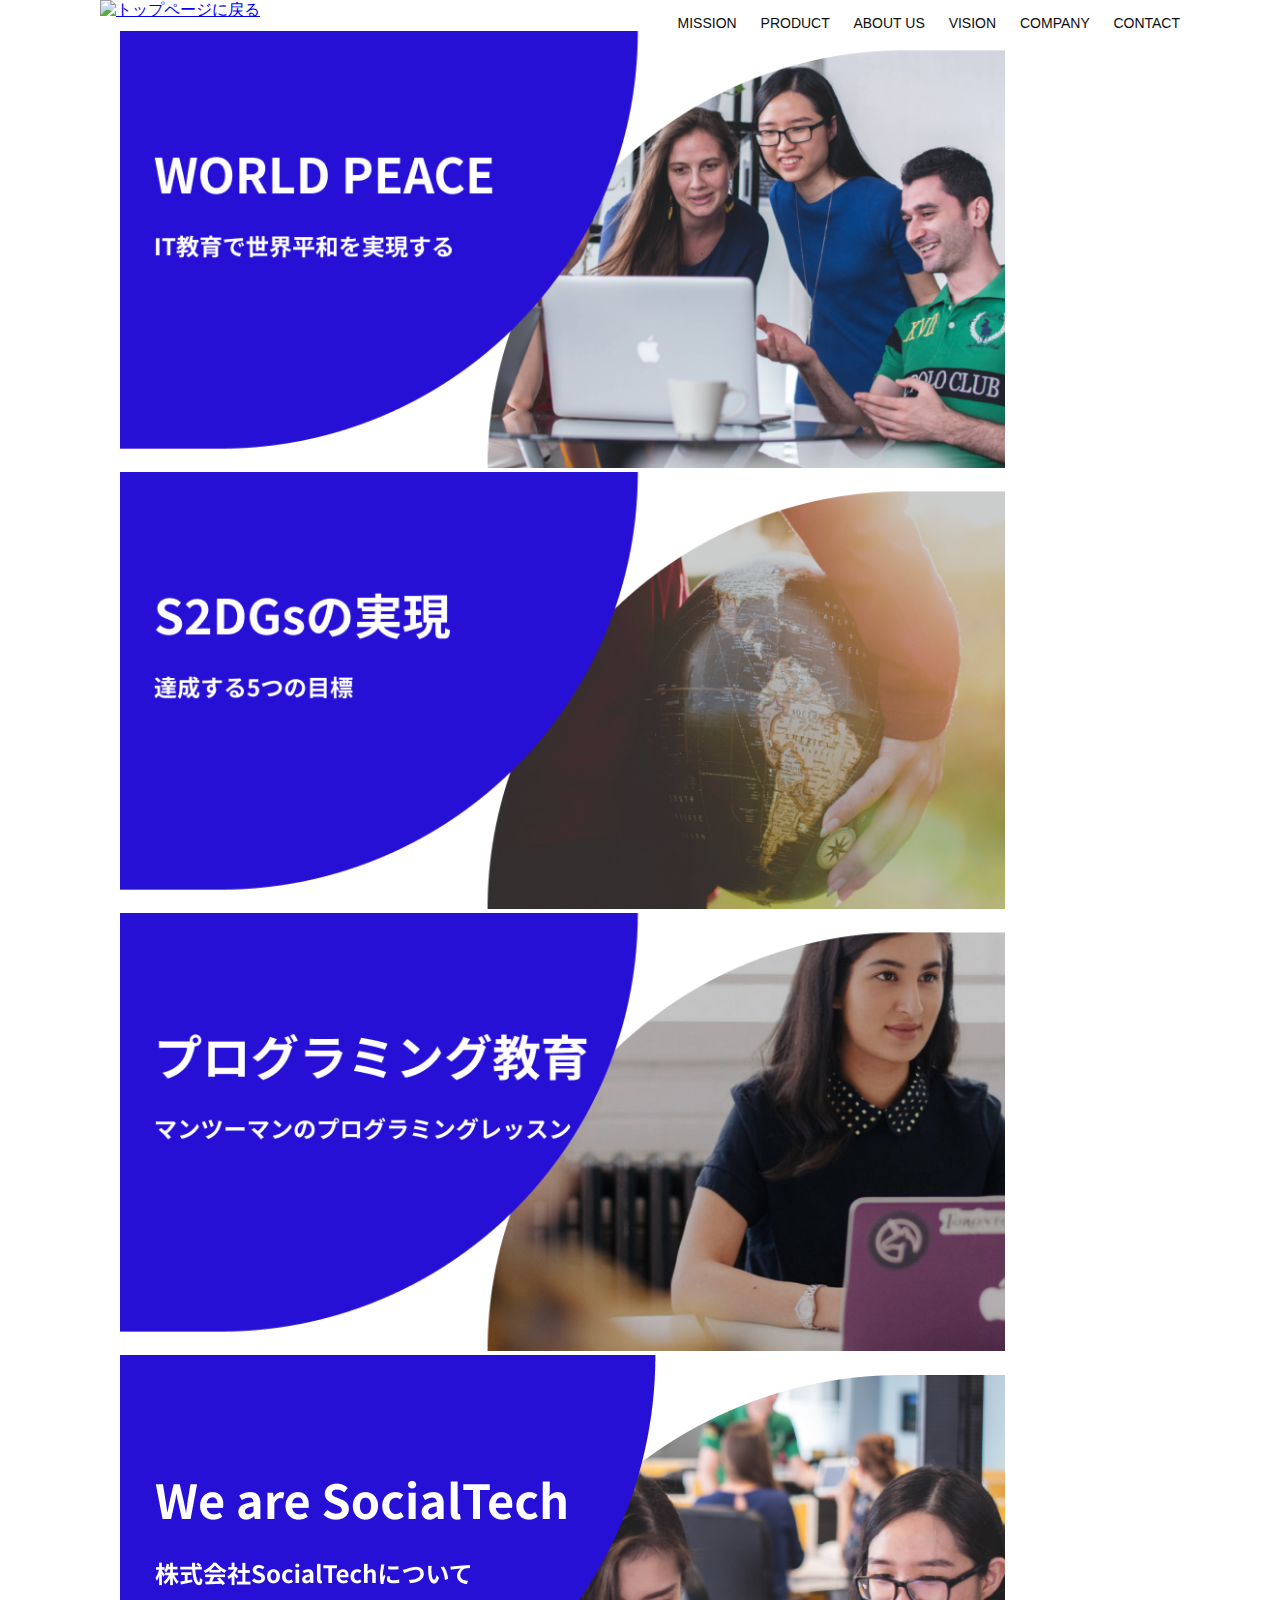
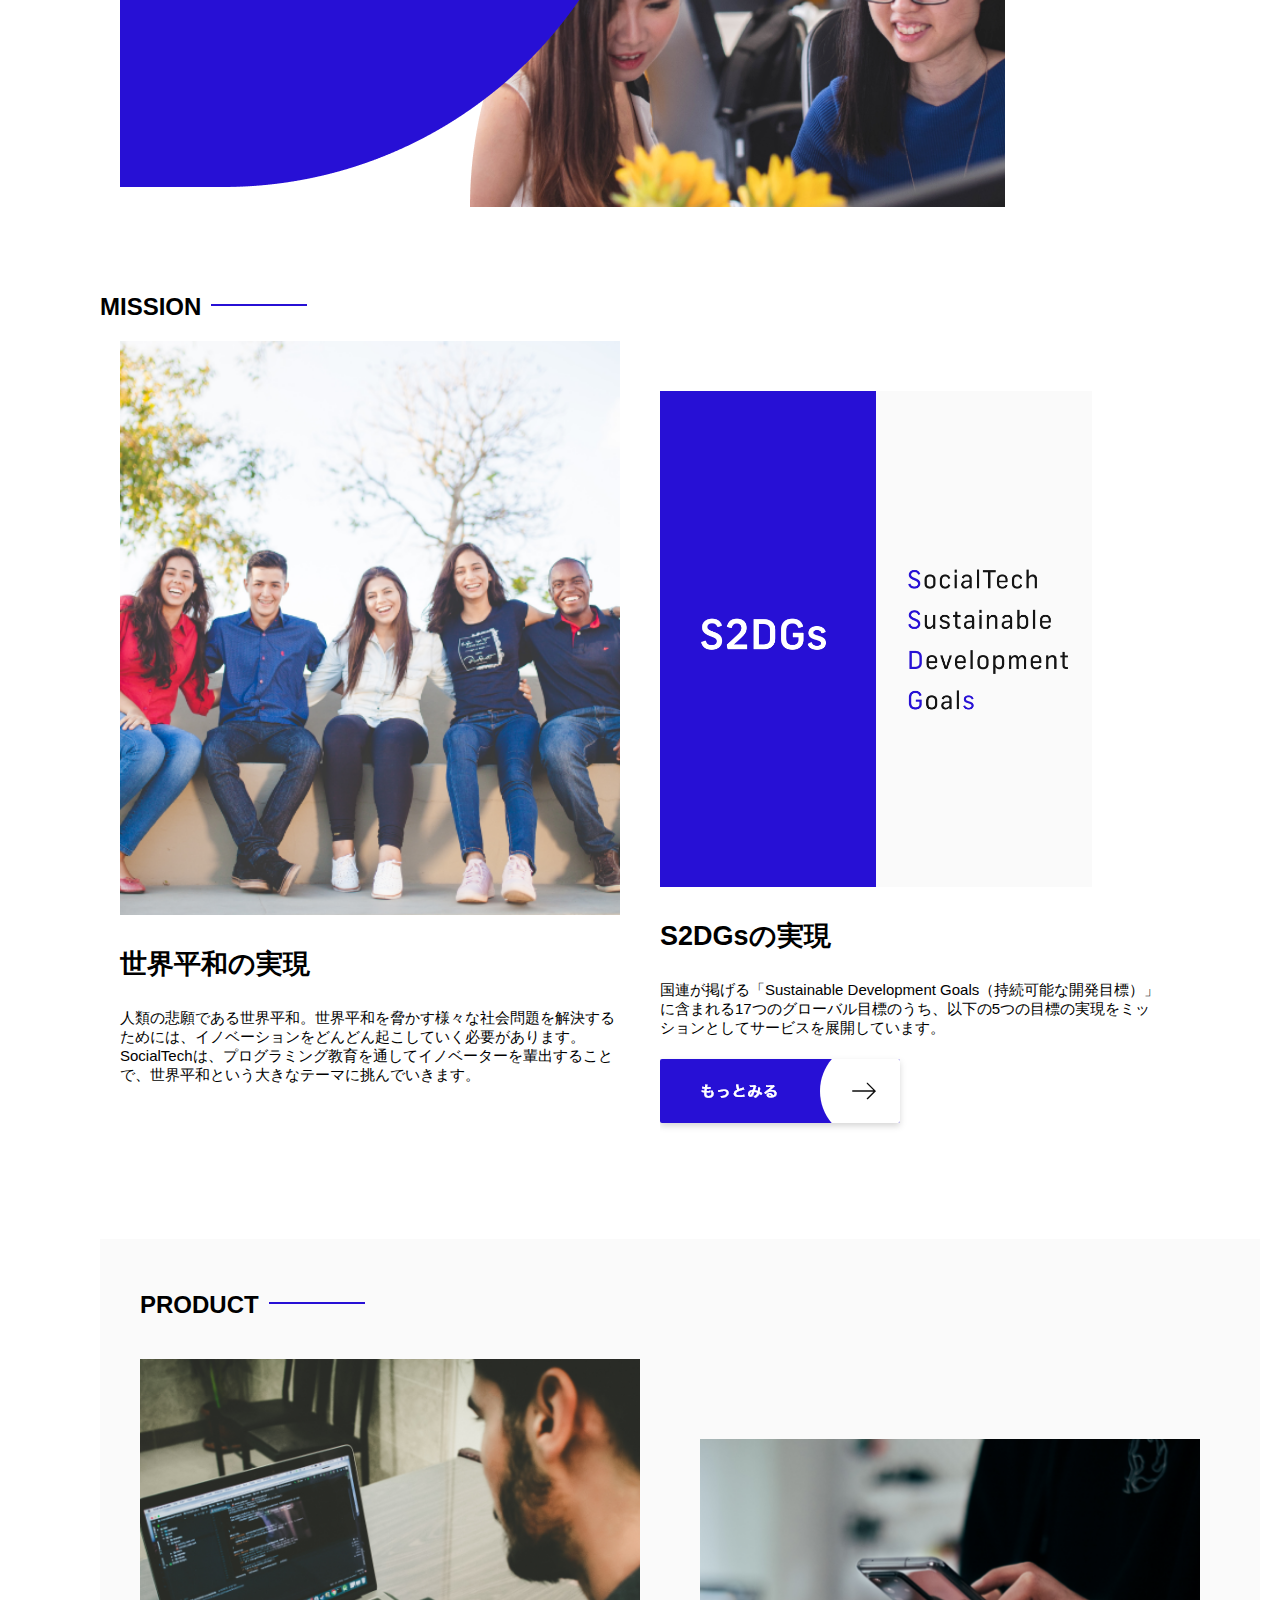
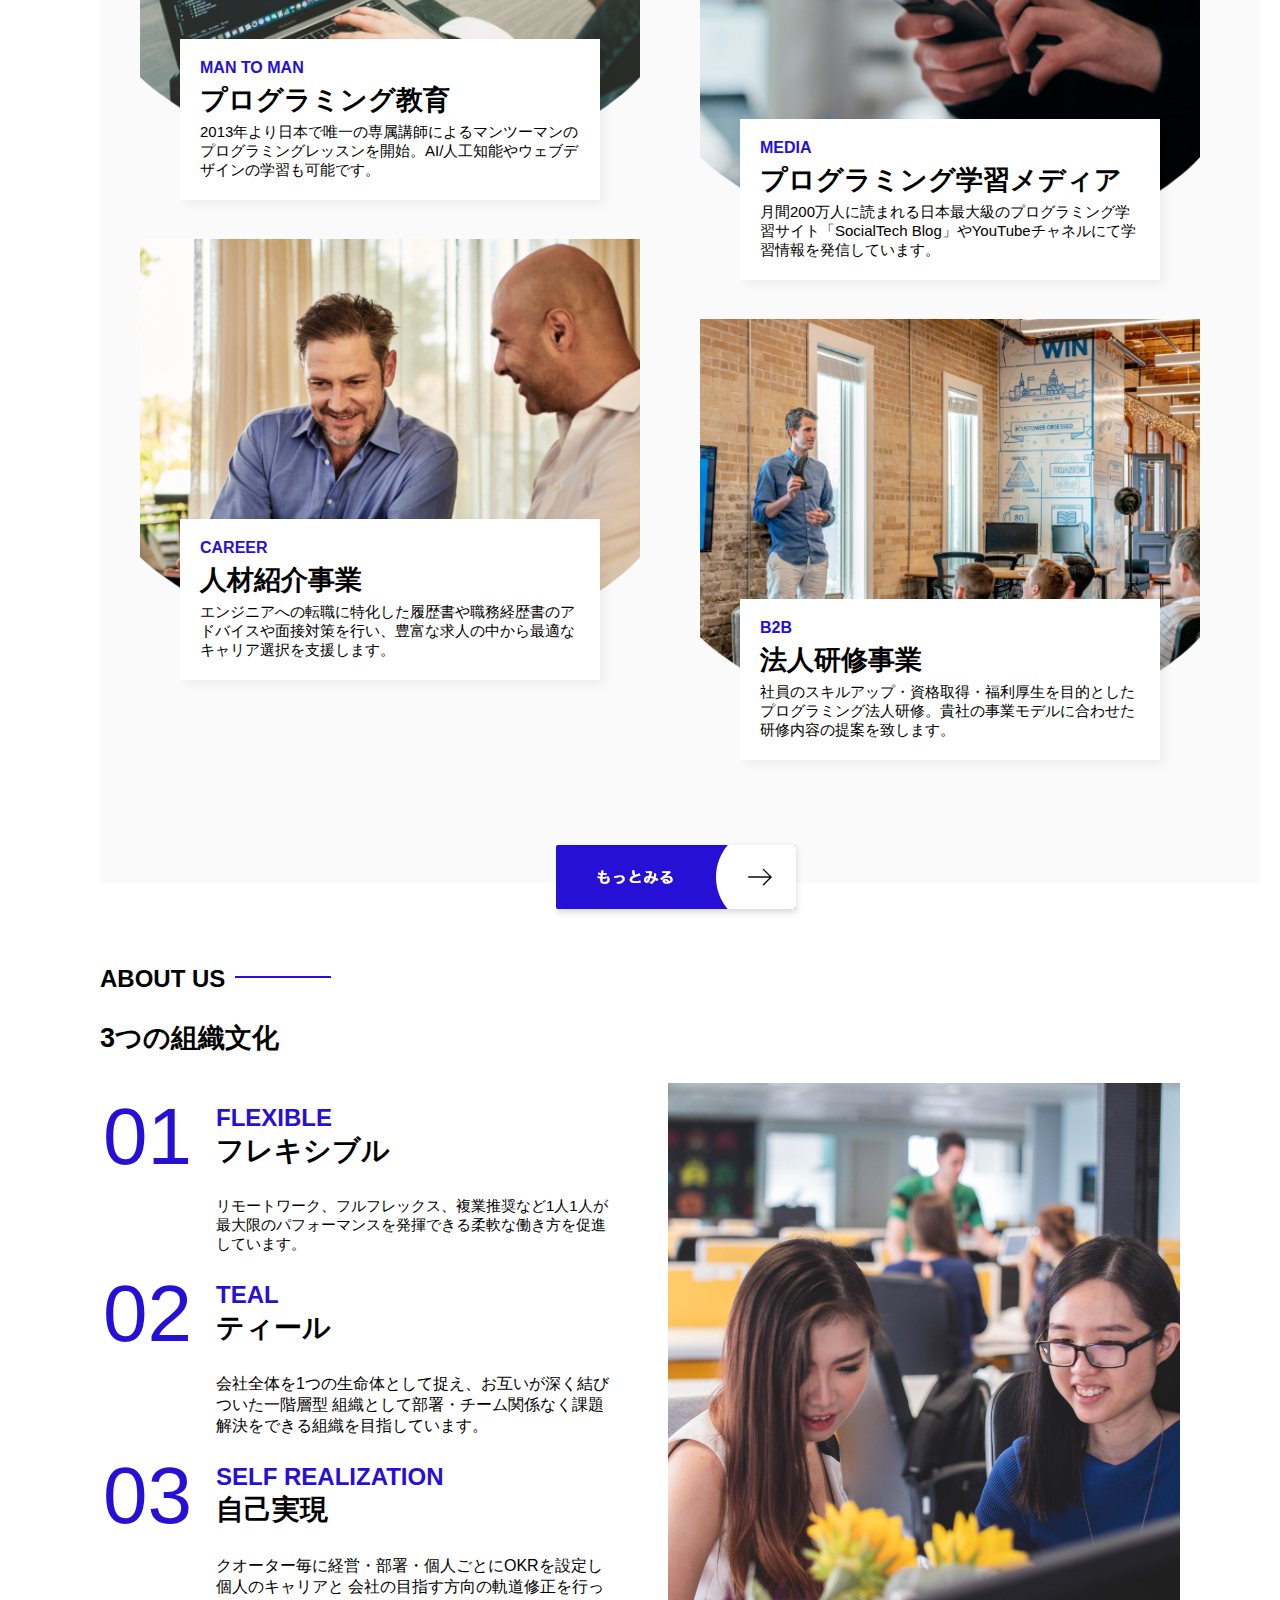
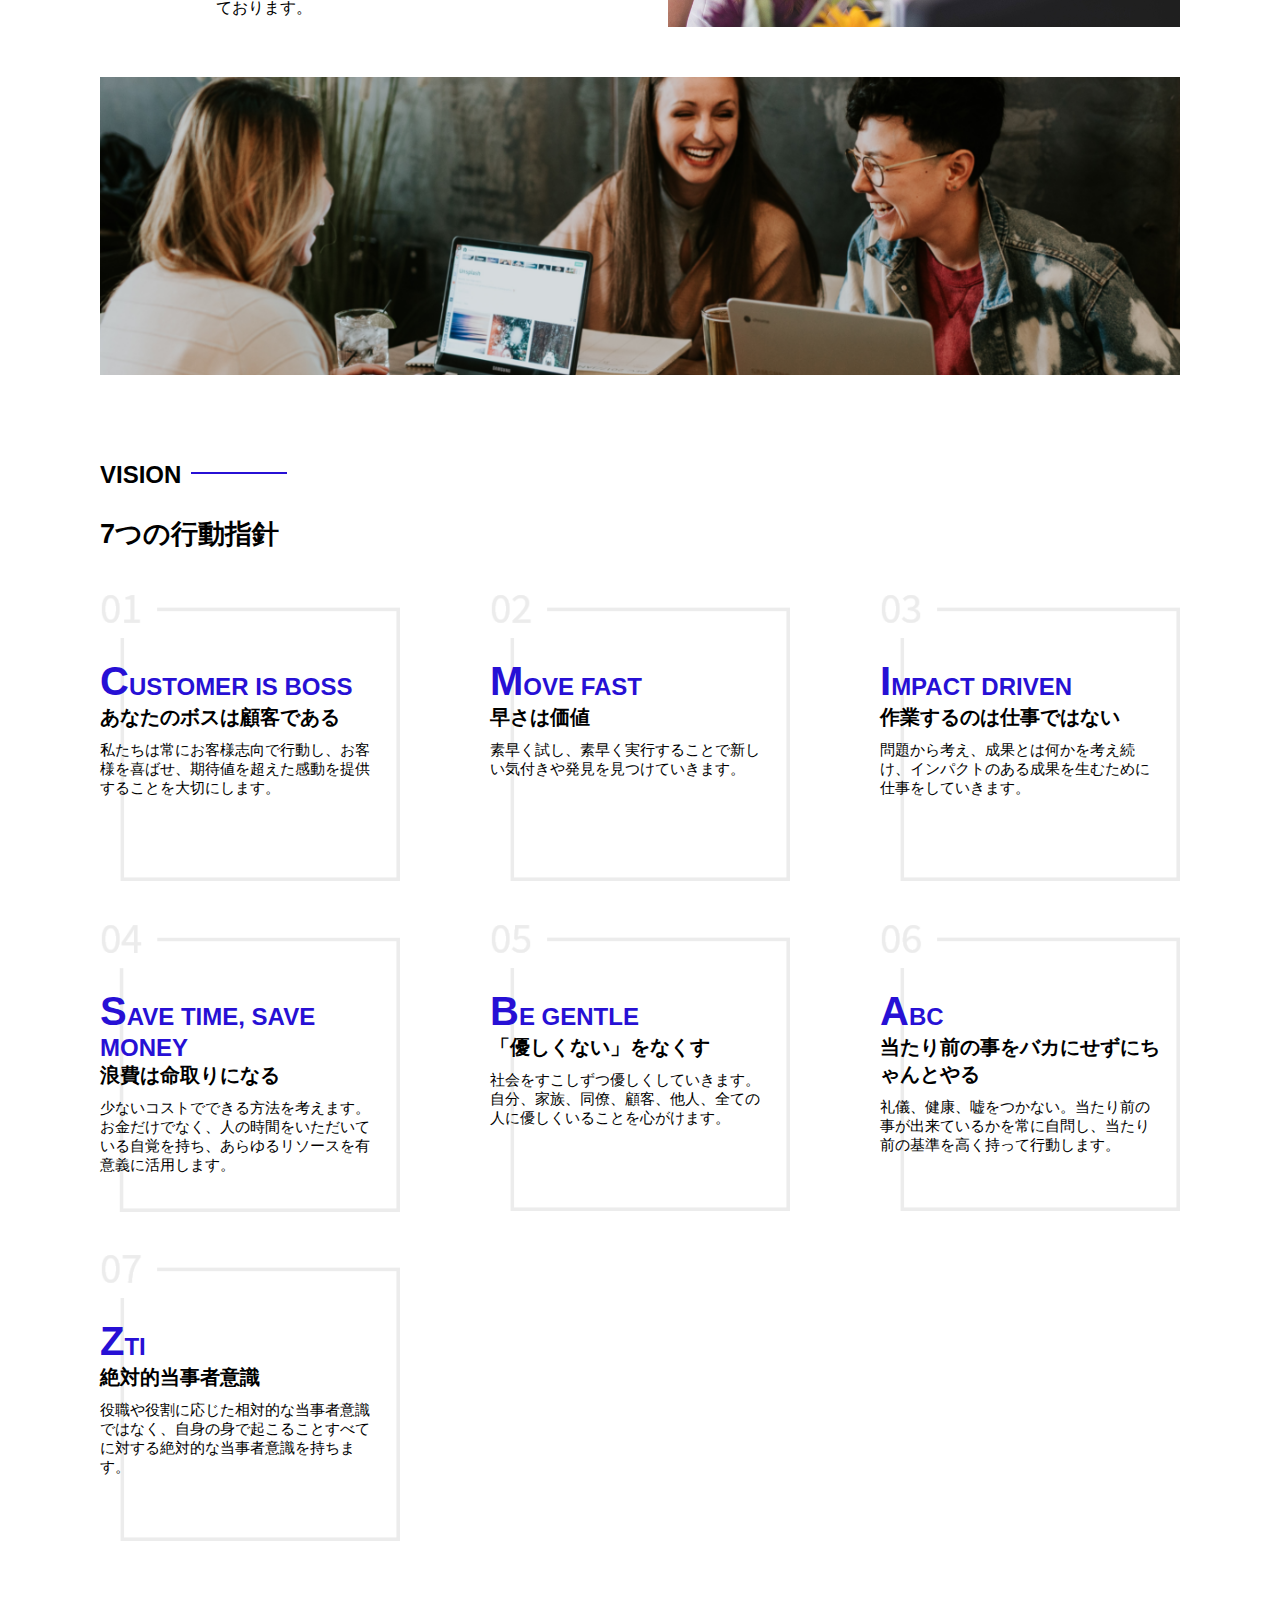
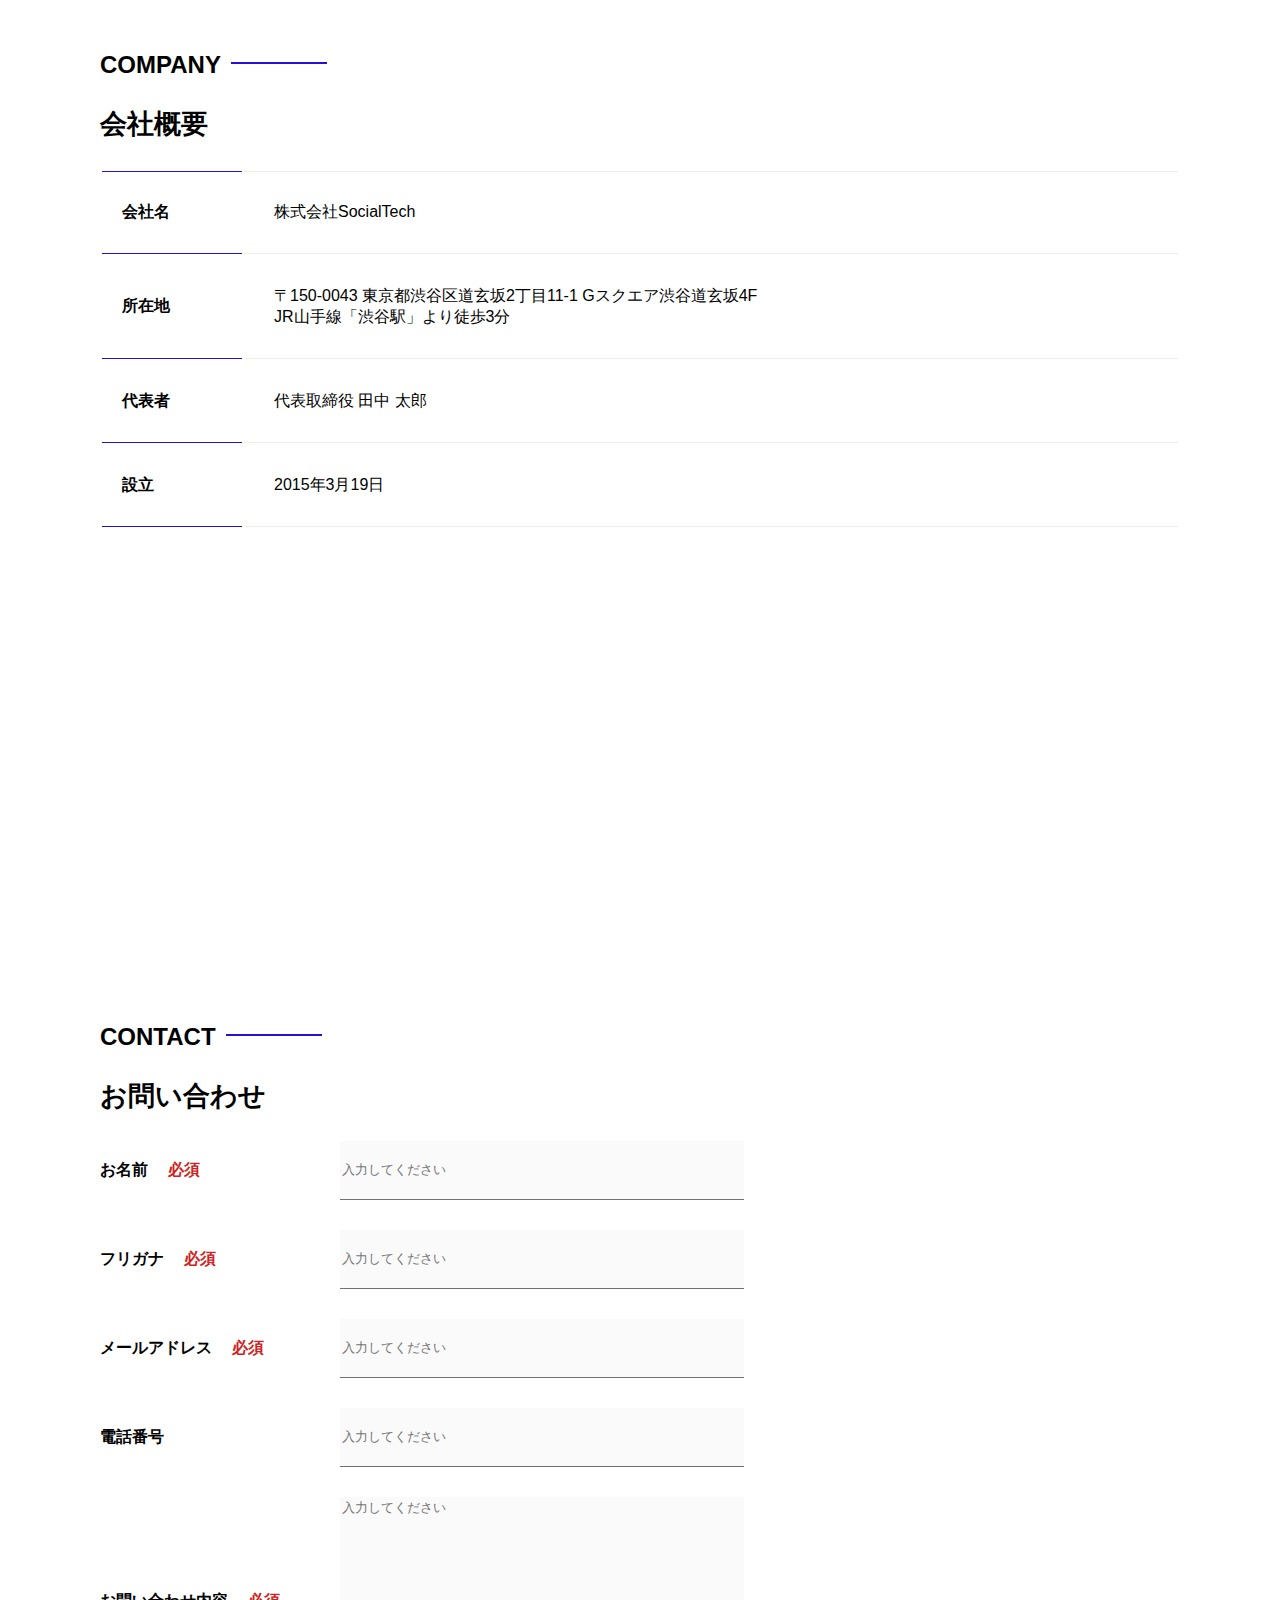
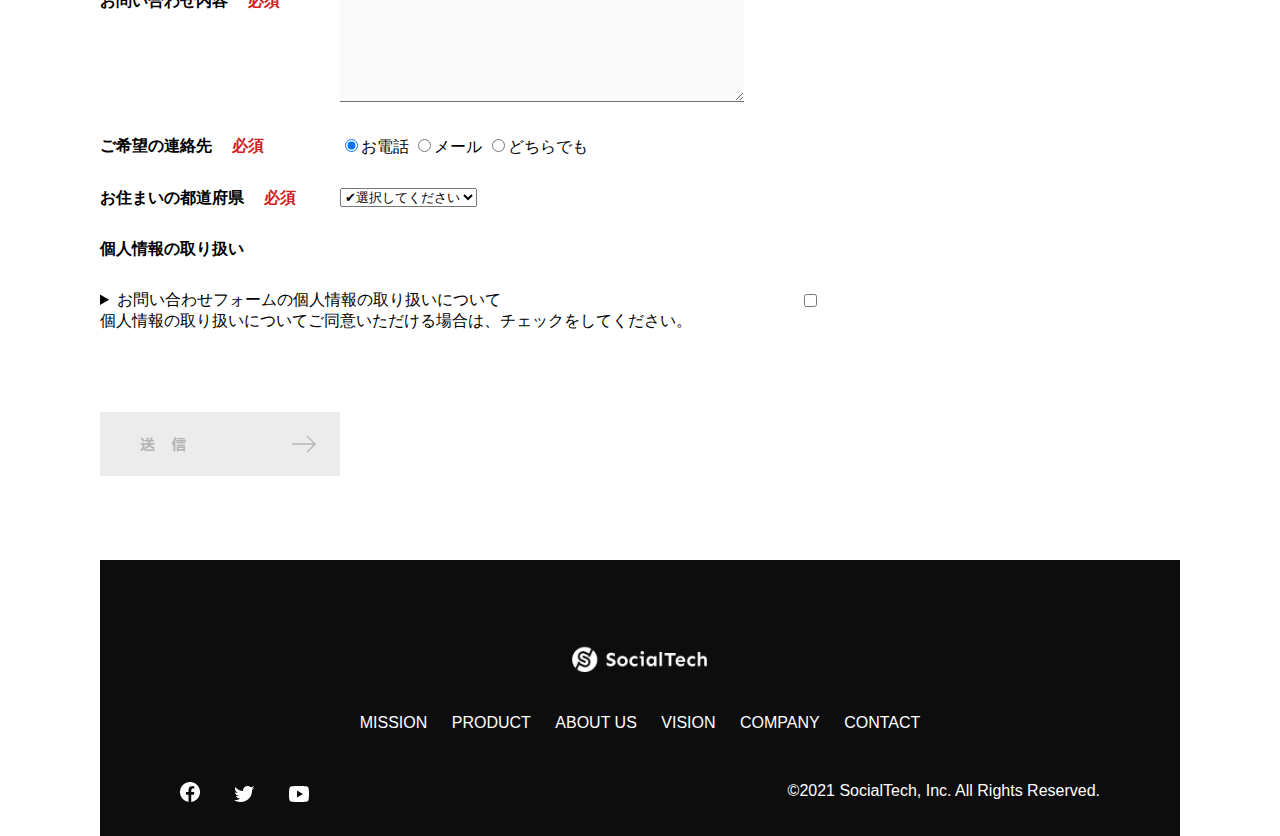
==== commit 3a32ab4e: "kadai_010再提出（2回目）" ====
--- a/kadai_010/index.html
+++ b/kadai_010/index.html
@@ -378,10 +378,12 @@
                         </div>
                     </div>
                     <!--課題「お住まいの都道府県のセレクトボックス追加」-->
+                    <div>
                     <div class="contact-heading" >
                         <label class="contact-label">お住まいの都道府県<span class="contact-span">必須</span></label> 
-
-                             <select id="prefecture">
+                    </div>
+                    <div>
+                        <select id="prefecture">
                             <option value="">✔選択してください</option>
                             <option value="北海道">北海道</option>
                             <option value="青森県">青森県</option>
@@ -430,10 +432,9 @@
                             <option value="宮崎県">宮崎県</option>
                             <option value="鹿児島県">鹿児島県</option>
                             <option value="沖縄県">沖縄県</option>
-                         </select>
-
-                        </div>
-                    <div>
+                         </select>                        
+                        </div>
+                      </div>
                         <div class="contact-heading">
                             <label class="contact-label">個人情報の取り扱い</label>
                         </div>
